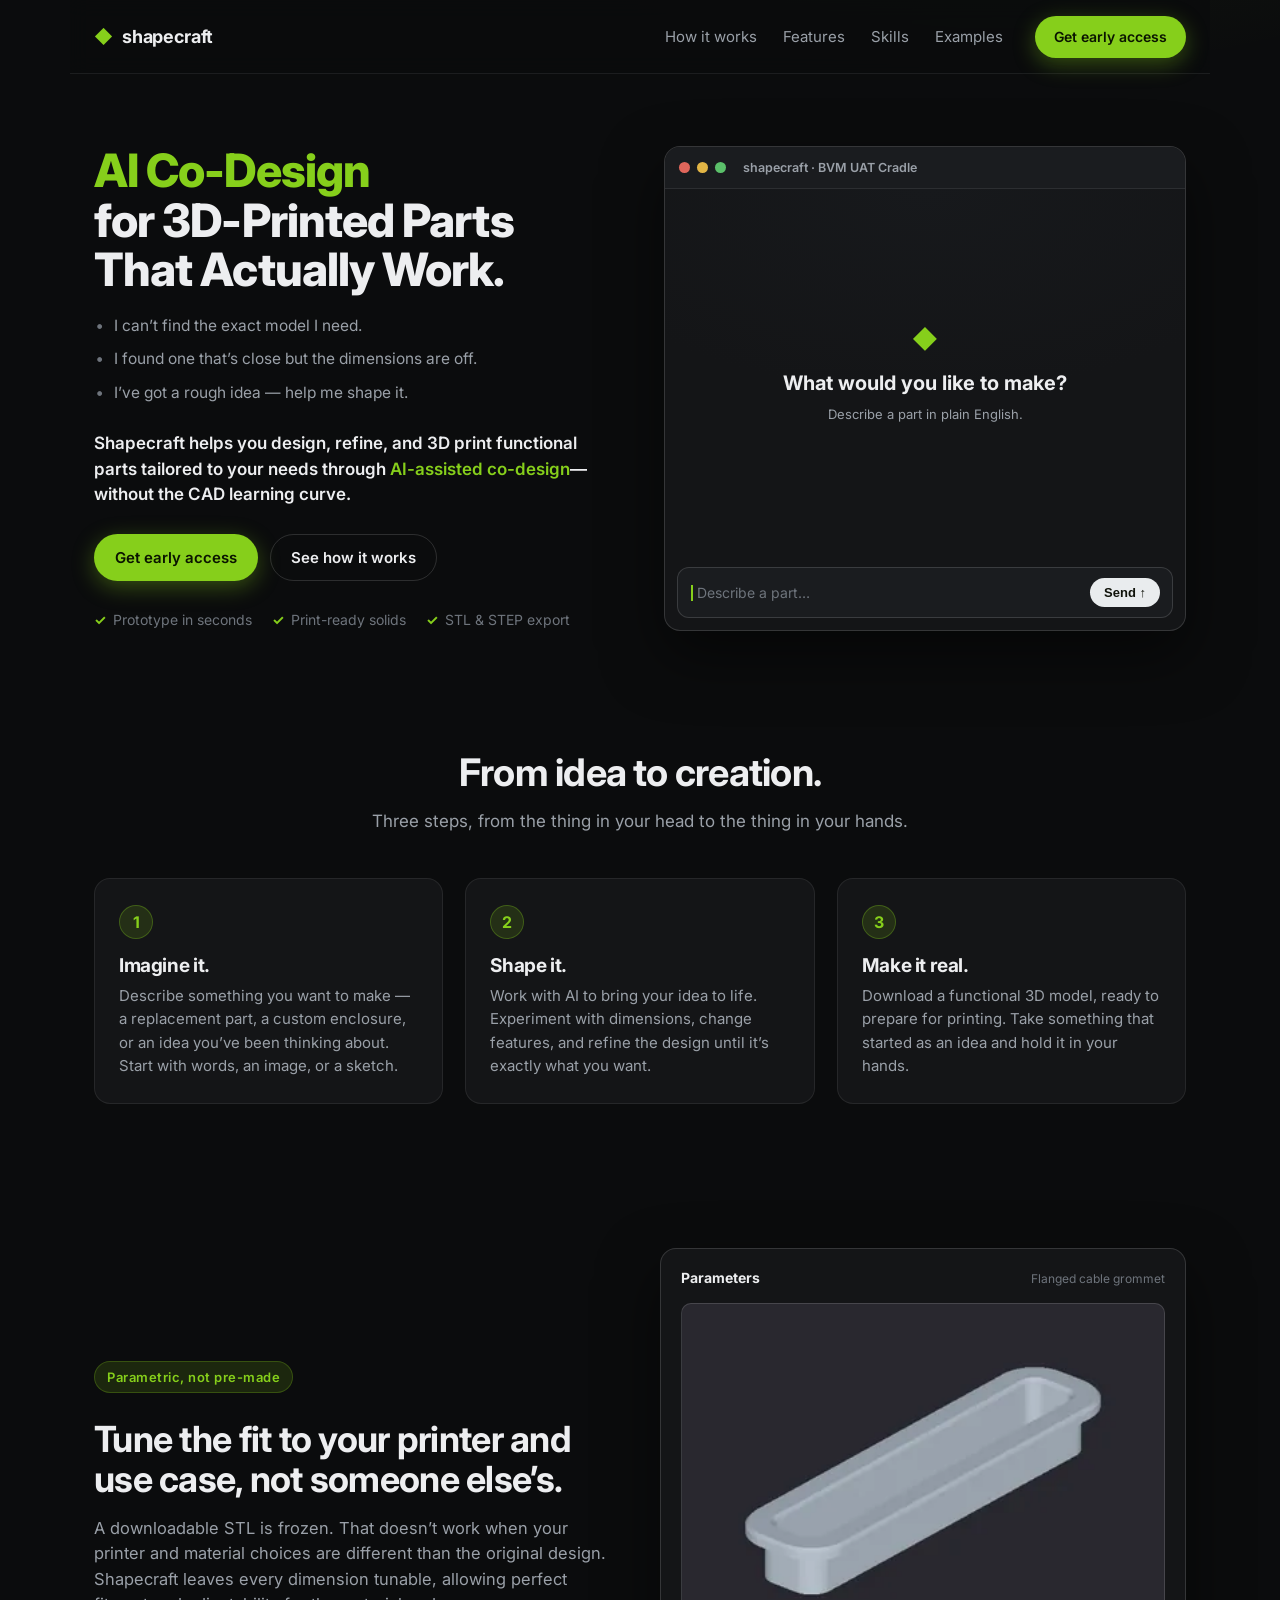
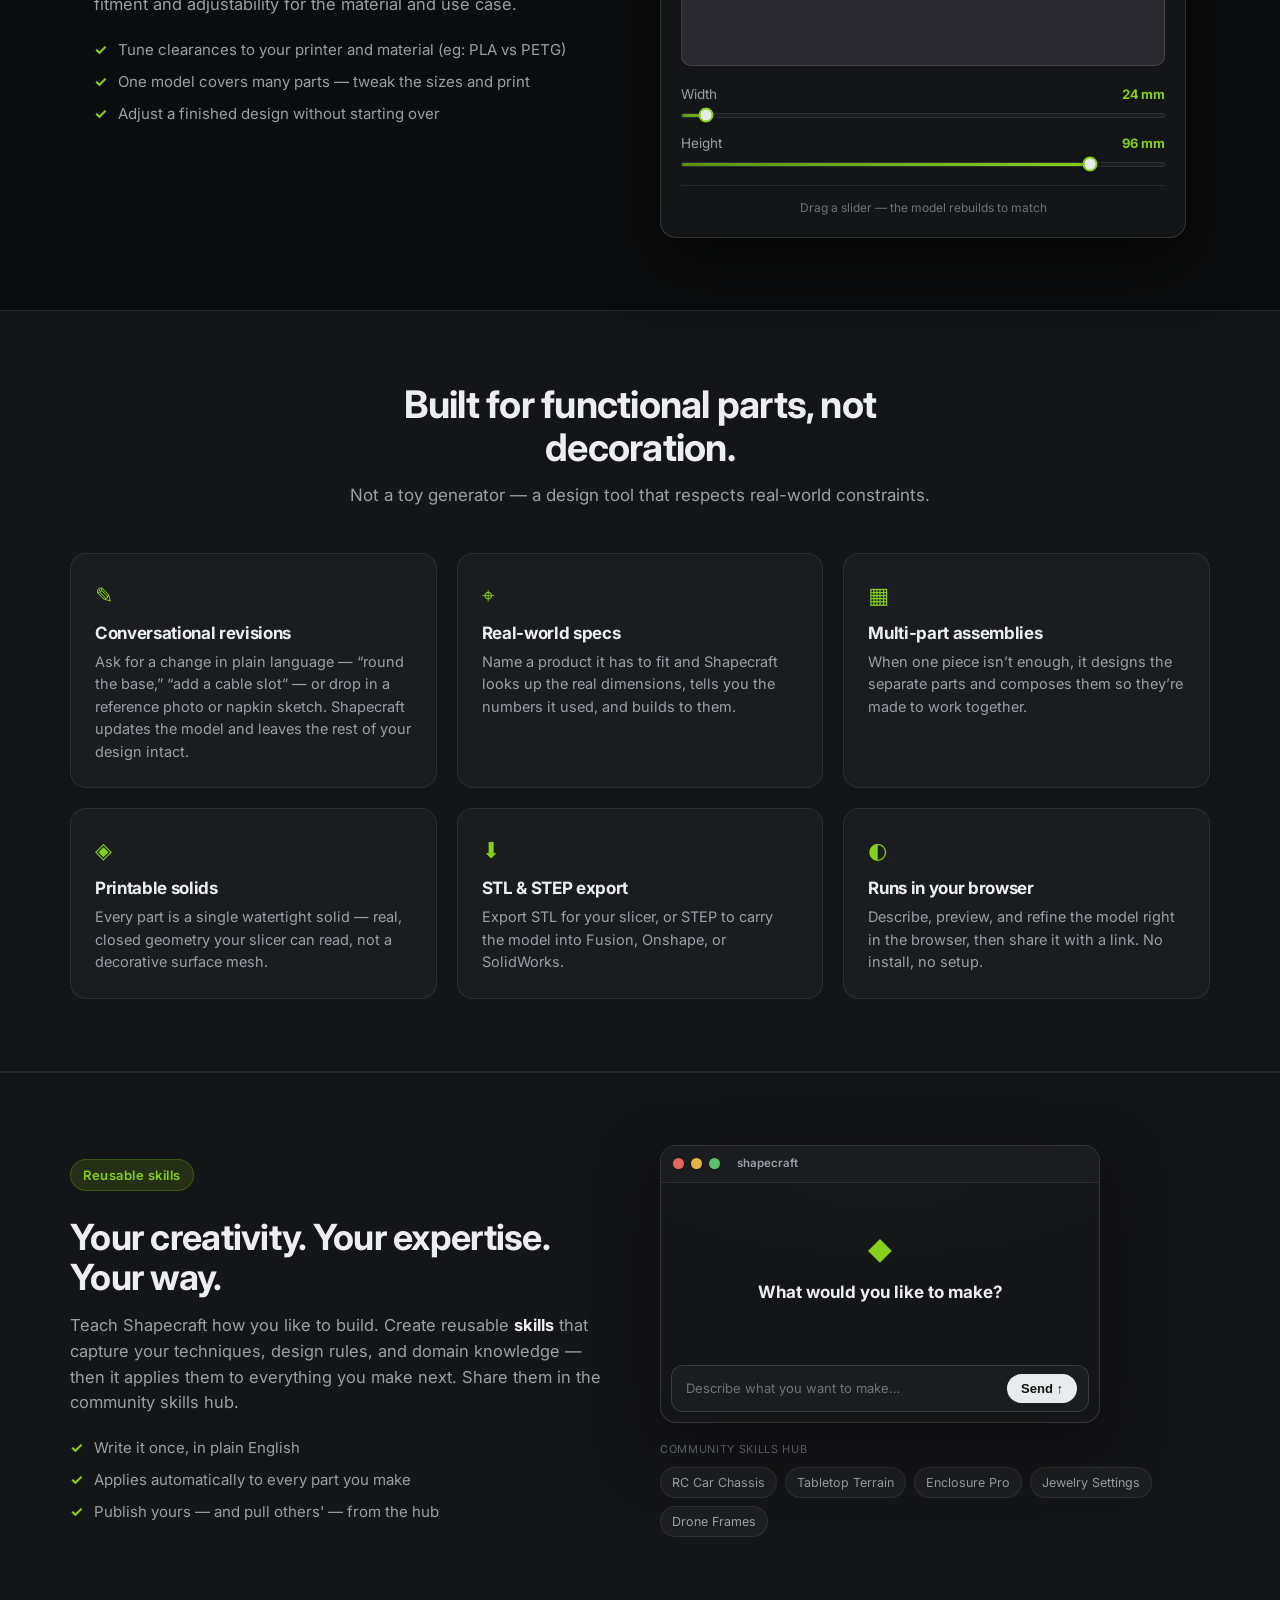
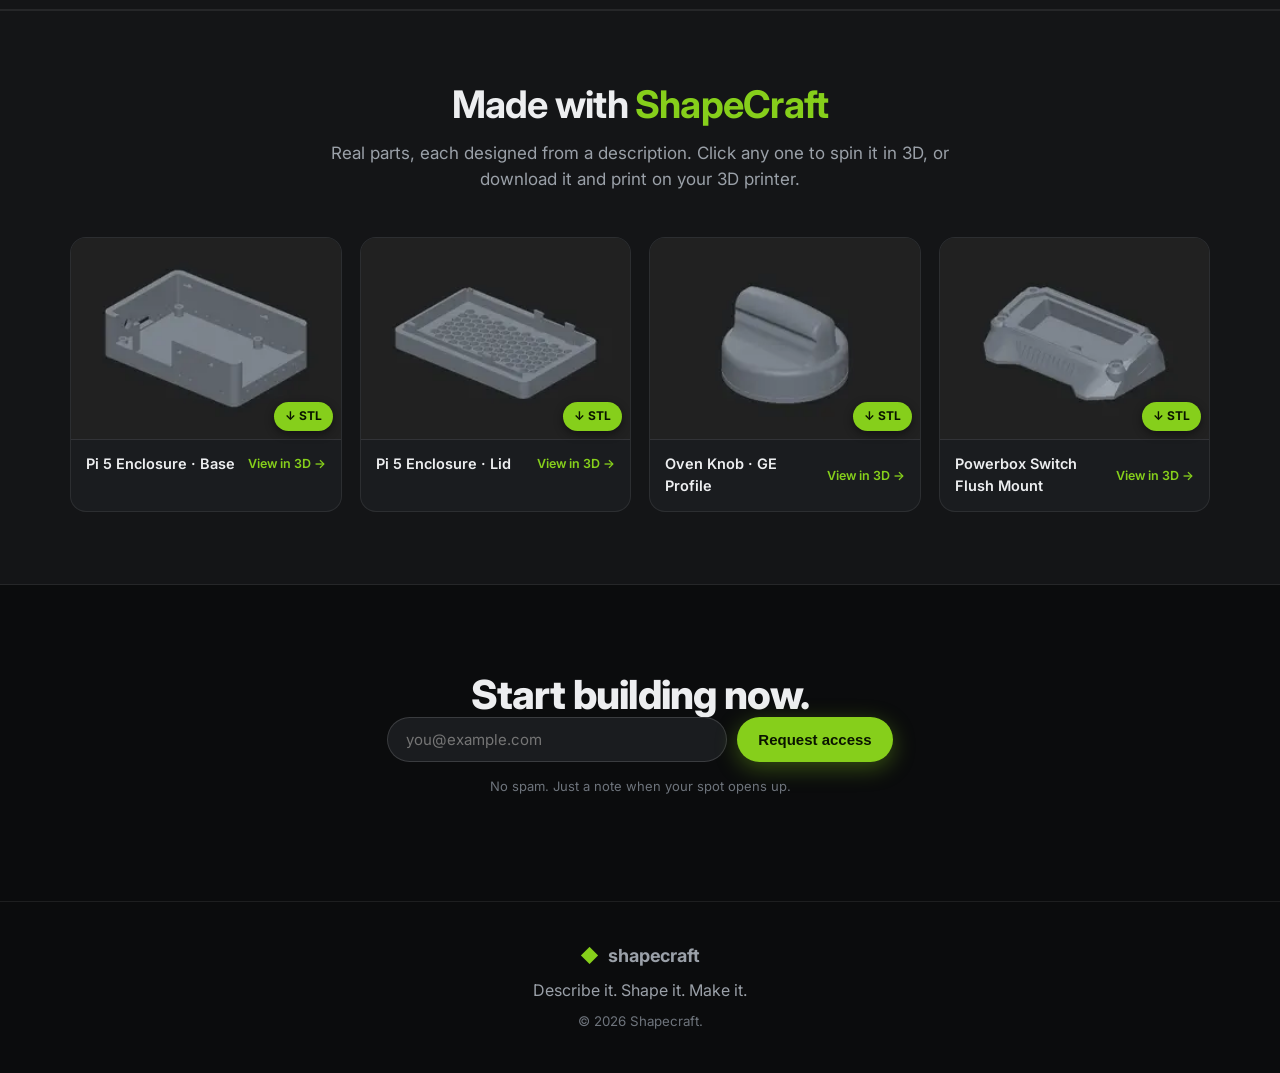
==== index.html @ a805adc2 "Parametric: 'eg:' before PLA vs PETG example Co-Authored-By: Claude Opus 4.8 <noreply@anthropic.com>" ====
<!DOCTYPE html>
<html lang="en">
<head>
  <meta charset="UTF-8" />
  <meta name="viewport" content="width=device-width, initial-scale=1.0" />
  <title>Shapecraft — AI Co-Design for 3D-Printed Parts That Actually Work</title>
  <meta name="description" content="Can’t find the exact 3D model you need, or lack the CAD skills to design it? Shapecraft helps you create exactly what you need — no CAD experience required." />
  <meta property="og:title" content="Shapecraft — text to CAD for makers" />
  <meta property="og:description" content="Can’t find the exact 3D model you need, or lack the CAD skills to design it? Shapecraft helps you create exactly what you need — no CAD experience required." />
  <meta property="og:type" content="website" />
  <meta property="og:url" content="https://anupamdas2012.github.io/shapecraft-landing/" />
  <meta property="og:image" content="https://anupamdas2012.github.io/shapecraft-landing/assets/og.png" />
  <meta property="og:image:width" content="1200" />
  <meta property="og:image:height" content="630" />
  <meta name="twitter:card" content="summary_large_image" />
  <meta name="twitter:title" content="Shapecraft — text to CAD for makers" />
  <meta name="twitter:description" content="Can’t find the exact 3D model you need, or lack the CAD skills to design it? Shapecraft helps you create exactly what you need — no CAD experience required." />
  <meta name="twitter:image" content="https://anupamdas2012.github.io/shapecraft-landing/assets/og.png" />
  <link rel="preconnect" href="https://fonts.googleapis.com" />
  <link rel="preconnect" href="https://fonts.gstatic.com" crossorigin />
  <link href="https://fonts.googleapis.com/css2?family=Inter:wght@400;500;600;700;800&display=swap" rel="stylesheet" />
  <script type="importmap">
  {
    "imports": {
      "three": "https://cdn.jsdelivr.net/npm/three@0.160.0/build/three.module.js",
      "three/addons/": "https://cdn.jsdelivr.net/npm/three@0.160.0/examples/jsm/"
    }
  }
  </script>
  <link rel="stylesheet" href="styles.css" />
</head>
<body>
  <header class="nav">
    <a class="brand" href="#top" aria-label="Shapecraft home">
      <span class="brand-mark">◆</span><span class="brand-name">shapecraft</span>
    </a>
    <nav class="nav-links">
      <a href="#how">How it works</a>
      <a href="#features">Features</a>
      <a href="#skills">Skills</a>
      <a href="#gallery">Examples</a>
    </nav>
    <a class="btn btn-primary nav-cta" href="#cta">Get early access</a>
  </header>

  <main id="top">
    <!-- HERO -->
    <section class="hero">
      <div class="hero-copy">
        <h1><span class="accent">AI Co-Design</span><br />for 3D-Printed Parts<br />That Actually Work.</h1>
        <ul class="pain-points">
          <li tabindex="0">
            <span class="pp-q">I can’t find the exact model I need.</span>
            <span class="pp-a"><span class="pp-a-inner"><span class="pp-who"><span class="pp-mark" aria-hidden="true">◆</span>Shapecraft</span><span class="pp-a-text">I can help you design that part. Let’s talk!</span></span></span>
          </li>
          <li tabindex="0">
            <span class="pp-q">I found one that’s close but the dimensions are off.</span>
            <span class="pp-a"><span class="pp-a-inner"><span class="pp-who"><span class="pp-mark" aria-hidden="true">◆</span>Shapecraft</span><span class="pp-a-text">Let’s make a design based off that, but we’ll make it parametric so you can fine-tune the dimensions.</span></span></span>
          </li>
          <li tabindex="0">
            <span class="pp-q">I’ve got a rough idea — help me shape it.</span>
            <span class="pp-a"><span class="pp-a-inner"><span class="pp-who"><span class="pp-mark" aria-hidden="true">◆</span>Shapecraft</span><span class="pp-a-text">Love it. Want to bring in an expert for your field and try a few variations?</span></span></span>
          </li>
        </ul>
        <p class="lede-lead">Shapecraft helps you design, refine, and 3D print functional parts tailored to your needs through <span class="accent">AI-assisted co-design</span>—without the CAD learning curve.</p>
        <div class="hero-actions">
          <a class="btn btn-primary" href="#cta">Get early access</a>
          <a class="btn btn-ghost" href="#how">See how it works</a>
        </div>
        <ul class="hero-badges">
          <li>Prototype in seconds</li>
          <li>Print-ready solids</li>
          <li>STL &amp; STEP export</li>
        </ul>
      </div>

      <!-- DEMO: shaping parts through conversation (JS plays a sequence of chapters) -->
      <div class="demo empty" id="demo" aria-label="Demo: shaping parts through conversation">
        <div class="demo-chrome">
          <span class="dot"></span><span class="dot"></span><span class="dot"></span>
          <span class="demo-tab">shapecraft</span>
        </div>
        <div class="demo-thread" id="demoThread">
          <div class="demo-empty">
            <span class="demo-empty-mark">◆</span>
            <span class="demo-empty-title">What would you like to make?</span>
            <span class="demo-empty-sub">Describe a part in plain English.</span>
          </div>
        </div>
        <div class="demo-composer">
          <div class="demo-field">
            <span class="demo-typed"></span><span class="demo-caret" aria-hidden="true"></span>
            <span class="demo-placeholder">Describe a part…</span>
          </div>
          <button class="demo-send" type="button" tabindex="-1">Send ↑</button>
        </div>
        <div class="demo-spin" aria-hidden="true">
          <video class="demo-spin-vid" muted loop playsinline></video>
          <img class="demo-spin-photo" alt="" />
          <span class="demo-spin-tag"></span>
        </div>
      </div>
    </section>

    <!-- HOW IT WORKS -->
    <section class="section" id="how">
      <div class="section-head">
        <h2>From idea to creation.</h2>
        <p>Three steps, from the thing in your head to the thing in your hands.</p>
      </div>
      <ol class="steps">
        <li>
          <div class="step-num">1</div>
          <h3>Imagine it.</h3>
          <p>Describe something you want to make — a replacement part, a custom enclosure, or an idea you’ve been thinking about. Start with words, an image, or a sketch.</p>
        </li>
        <li>
          <div class="step-num">2</div>
          <h3>Shape it.</h3>
          <p>Work with AI to bring your idea to life. Experiment with dimensions, change features, and refine the design until it’s exactly what you want.</p>
        </li>
        <li>
          <div class="step-num">3</div>
          <h3>Make it real.</h3>
          <p>Download a functional 3D model, ready to prepare for printing. Take something that started as an idea and hold it in your hands.</p>
        </li>
      </ol>
    </section>

    <!-- PARAMETRIC -->
    <section class="section" id="parametric">
      <div class="param">
        <div class="param-copy">
          <div class="eyebrow">Parametric, not pre-made</div>
          <h2>Tune the fit to your printer and use case, not someone else’s.</h2>
          <p>A downloadable STL is frozen. That doesn’t work when your printer and material choices are different than the original design. Shapecraft leaves every dimension tunable, allowing perfect fitment and adjustability for the material and use case.</p>
          <ul class="param-points">
            <li>Tune clearances to your printer and material (eg: PLA vs PETG)</li>
            <li>One model covers many parts — tweak the sizes and print</li>
            <li>Adjust a finished design without starting over</li>
          </ul>
        </div>
        <div class="param-panel" id="paramPanel" aria-hidden="true">
          <div class="param-panel-head"><span>Parameters</span><span class="param-panel-sub">Flanged cable grommet</span></div>
          <div class="grommet-view" id="grommetView" role="img" aria-label="Preview of the cable grommet resizing as width and height change"></div>
          <div class="p-slider" data-param="width" data-unit="mm">
            <div class="p-row"><span class="p-label">Width</span><span class="p-val">60 mm</span></div>
            <div class="p-track"><div class="p-fill"></div><div class="p-thumb"></div></div>
          </div>
          <div class="p-slider" data-param="height" data-unit="mm">
            <div class="p-row"><span class="p-label">Height</span><span class="p-val">60 mm</span></div>
            <div class="p-track"><div class="p-fill"></div><div class="p-thumb"></div></div>
          </div>
          <div class="param-panel-foot">Drag a slider — the model rebuilds to match</div>
        </div>
      </div>
    </section>

    <!-- FEATURES -->
    <section class="section section-alt" id="features">
      <div class="section-head">
        <h2>Built for functional parts, not decoration.</h2>
        <p>Not a toy generator — a design tool that respects real-world constraints.</p>
      </div>
      <div class="features">
        <article class="feature">
          <div class="feature-ico">✎</div>
          <h3>Conversational revisions</h3>
          <p>Ask for a change in plain language — “round the base,” “add a cable slot” — or drop in a reference photo or napkin sketch. Shapecraft updates the model and leaves the rest of your design intact.</p>
        </article>
        <article class="feature">
          <div class="feature-ico">⌖</div>
          <h3>Real-world specs</h3>
          <p>Name a product it has to fit and Shapecraft looks up the real dimensions, tells you the numbers it used, and builds to them.</p>
        </article>
        <article class="feature">
          <div class="feature-ico">▦</div>
          <h3>Multi-part assemblies</h3>
          <p>When one piece isn’t enough, it designs the separate parts and composes them so they’re made to work together.</p>
        </article>
        <article class="feature">
          <div class="feature-ico">◈</div>
          <h3>Printable solids</h3>
          <p>Every part is a single watertight solid — real, closed geometry your slicer can read, not a decorative surface mesh.</p>
        </article>
        <article class="feature">
          <div class="feature-ico">⬇</div>
          <h3>STL &amp; STEP export</h3>
          <p>Export STL for your slicer, or STEP to carry the model into Fusion, Onshape, or SolidWorks.</p>
        </article>
        <article class="feature">
          <div class="feature-ico">◐</div>
          <h3>Runs in your browser</h3>
          <p>Describe, preview, and refine the model right in the browser, then share it with a link. No install, no setup.</p>
        </article>
      </div>
    </section>

    <!-- SKILLS -->
    <section class="section section-alt" id="skills">
      <div class="skills">
        <div class="skills-copy">
          <div class="eyebrow">Reusable skills</div>
          <h2>Your creativity. Your expertise. Your way.</h2>
          <p>Teach Shapecraft how you like to build. Create reusable <strong>skills</strong> that capture your techniques, design rules, and domain knowledge — then it applies them to everything you make next. Share them in the community skills hub.</p>
          <ul class="param-points">
            <li>Write it once, in plain English</li>
            <li>Applies automatically to every part you make</li>
            <li>Publish yours — and pull others' — from the hub</li>
          </ul>
        </div>
        <div class="skills-demo">
          <div class="skill-sim demo empty" id="skillSim" aria-label="Expert suggestion demo">
            <div class="demo-chrome">
              <span class="dot"></span><span class="dot"></span><span class="dot"></span>
              <span class="demo-tab">shapecraft</span>
            </div>
            <div class="demo-thread sim-thread">
              <div class="demo-empty"><span class="demo-empty-mark">◆</span><span class="demo-empty-title">What would you like to make?</span></div>
              <div class="d-msg user" hidden></div>
              <div class="d-msg bot" hidden>
                <p>Sure — want me to use the <strong>Architectural Modelmaker</strong> expert for this?</p>
                <div class="sim-expert">
                  <span class="skill-ava" aria-hidden="true">🤖</span>
                  <span class="skill-meta"><span class="skill-kind">Expert skill</span><span class="skill-title">Architectural Modelmaker</span></span>
                  <button class="sim-use" type="button" tabindex="-1">Use expert →</button>
                </div>
              </div>
            </div>
            <div class="demo-composer">
              <div class="demo-field"><span class="demo-typed"></span><span class="demo-caret" aria-hidden="true"></span><span class="demo-placeholder">Describe what you want to make…</span></div>
              <button class="demo-send" type="button" tabindex="-1">Send ↑</button>
            </div>
          </div>
          <div class="skill-hub">
            <span class="skill-hub-label">Community skills hub</span>
            <div class="skill-chips">
              <span>RC Car Chassis</span><span>Tabletop Terrain</span><span>Enclosure Pro</span><span>Jewelry Settings</span><span>Drone Frames</span>
            </div>
          </div>
        </div>
      </div>
    </section>

    <!-- GALLERY -->
    <section class="section section-alt" id="gallery">
      <div class="section-head">
        <h2>Made with <span class="accent">ShapeCraft</span></h2>
        <p>Real parts, each designed from a description. Click any one to spin it in 3D, or download it and print on your 3D printer.</p>
      </div>
      <div class="market-grid">
        <figure class="listing" tabindex="0" role="button" data-model="assets/models/base.stl" data-title="Pi 5 Enclosure · Base" data-prompt="create a snap-fit enclosure for a Raspberry Pi 5" aria-label="View the Pi 5 Enclosure Base in 3D">
          <div class="listing-thumb spin" style="background-image:url('assets/market/spin/base.webp')" data-frames="24">
            <a class="listing-dl" href="assets/models/base.stl" download="Pi5-Enclosure-Base.stl">↓ STL</a>
          </div>
          <figcaption><span class="listing-title">Pi 5 Enclosure · Base</span><span class="listing-view">View in 3D →</span></figcaption>
        </figure>
        <figure class="listing" tabindex="0" role="button" data-model="assets/models/lid.stl" data-title="Pi 5 Enclosure · Lid" data-prompt="create a snap-fit enclosure for a Raspberry Pi 5" aria-label="View the Pi 5 Enclosure · Lid in 3D">
          <div class="listing-thumb spin" style="background-image:url('assets/market/spin/lid.webp')" data-frames="24">
            <a class="listing-dl" href="assets/models/lid.stl" download="Pi5-Enclosure-Lid.stl">↓ STL</a>
          </div>
          <figcaption><span class="listing-title">Pi 5 Enclosure · Lid</span><span class="listing-view">View in 3D →</span></figcaption>
        </figure>
        <figure class="listing" tabindex="0" role="button" data-model="assets/models/knob.stl" data-title="Oven Knob · GE Profile" data-prompt="A replacement oven knob for a GE Profile range, with a D-shaft socket." data-refs="assets/gallery/knob-ref.jpg" aria-label="View the Oven Knob in 3D">
          <div class="listing-thumb spin" style="background-image:url('assets/market/spin/knob.webp')" data-frames="24">
            <a class="listing-dl" href="assets/models/knob.stl" download="Oven-Knob-GE-Profile.stl">↓ STL</a>
          </div>
          <figcaption><span class="listing-title">Oven Knob · GE Profile</span><span class="listing-view">View in 3D →</span></figcaption>
        </figure>
        <figure class="listing" tabindex="0" role="button" data-model="assets/models/switch.stl" data-title="Powerbox Switch Flush Mount" data-prompt="A flush-mount tray for a Powerbox switch, with a sci-fi, RED-camera aesthetic." data-refs="assets/gallery/switch-ref.jpg" aria-label="View the Powerbox Switch Flush Mount in 3D">
          <div class="listing-thumb spin" style="background-image:url('assets/market/spin/switch.webp')" data-frames="24">
            <a class="listing-dl" href="assets/models/switch.stl" download="Powerbox-Switch-Flush-Mount.stl">↓ STL</a>
          </div>
          <figcaption><span class="listing-title">Powerbox Switch Flush Mount</span><span class="listing-view">View in 3D →</span></figcaption>
        </figure>
      </div>
    </section>

    <!-- CTA -->
    <section class="cta" id="cta">
      <h2>Start building now.</h2>
      <form class="cta-form" id="accessForm">
        <input type="email" id="accessEmail" placeholder="you@example.com" aria-label="Email address" required />
        <button class="btn btn-primary" type="submit">Request access</button>
      </form>
      <small class="cta-note">No spam. Just a note when your spot opens up.</small>
    </section>
  </main>

  <footer class="footer">
    <div class="brand"><span class="brand-mark">◆</span><span class="brand-name">shapecraft</span></div>
    <p>Describe it. Shape it. Make it.</p>
    <small>© <span id="year"></span> Shapecraft.</small>
  </footer>

  <!-- Interactive 3D part viewer -->
  <div class="viewer" id="viewer" hidden role="dialog" aria-modal="true" aria-label="3D part viewer">
    <div class="viewer-backdrop" data-close></div>
    <div class="viewer-dialog">
      <div class="viewer-top">
        <span class="viewer-title"></span>
        <button class="viewer-close" type="button" aria-label="Close" data-close>✕</button>
      </div>
      <div class="viewer-stage"></div>
      <div class="viewer-info">
        <p class="viewer-prompt"><span class="viewer-ilabel">Prompt</span> <span class="viewer-prompt-text"></span></p>
        <div class="viewer-refs" hidden></div>
      </div>
      <div class="viewer-foot">
        <span class="viewer-hint">Drag to rotate · scroll to zoom</span>
        <div class="viewer-foot-right"><span class="viewer-status"></span><a class="viewer-dl btn btn-primary" download>↓ Download STL</a></div>
      </div>
    </div>
  </div>

  <script src="script.js"></script>
</body>
</html>
---- styles.css ----
:root {
  --bg: #0b0c0d;
  --bg-2: #141517;
  --bg-3: #1a1c1f;
  --line: rgba(255, 255, 255, .08);
  --line-2: rgba(255, 255, 255, .14);
  --text: #edeef0;
  --muted: #9aa0a8;
  --muted-2: #6e747c;
  --accent: #86cf1b;
  --accent-2: #76b900;
  --accent-weak: rgba(134, 207, 27, .14);
  --radius: 16px;
  --shadow: 0 24px 60px rgba(0, 0, 0, .5);
  --maxw: 1140px;
}

* { box-sizing: border-box; }

html { scroll-behavior: smooth; }

body {
  margin: 0;
  background: radial-gradient(1200px 700px at 78% -8%, rgba(134, 207, 27, .10), transparent 60%), var(--bg);
  color: var(--text);
  font-family: "Inter", system-ui, -apple-system, Segoe UI, Roboto, sans-serif;
  line-height: 1.55;
  -webkit-font-smoothing: antialiased;
}

a { color: inherit; text-decoration: none; }
h1, h2, h3 { line-height: 1.12; letter-spacing: -.02em; margin: 0; }
.accent { color: var(--accent); }

/* ---------- Buttons ---------- */
.btn {
  display: inline-flex; align-items: center; justify-content: center;
  padding: 11px 20px; border-radius: 999px; font-weight: 600; font-size: 15px;
  border: 1px solid transparent; cursor: pointer; transition: transform .12s, background .15s, border-color .15s;
}
.btn:active { transform: translateY(1px); }
.btn-primary { background: var(--accent); color: #0a1400; box-shadow: 0 6px 22px rgba(134, 207, 27, .35); }
.btn-primary:hover { background: #97e02b; }
.btn-ghost { background: transparent; color: var(--text); border-color: var(--line-2); }
.btn-ghost:hover { border-color: var(--accent); color: var(--accent); }

/* ---------- Nav ---------- */
.nav {
  position: sticky; top: 0; z-index: 20;
  display: flex; align-items: center; gap: 24px;
  max-width: var(--maxw); margin: 0 auto; padding: 16px 24px;
  backdrop-filter: blur(10px);
}
.nav::before {
  content: ""; position: absolute; inset: 0; z-index: -1;
  background: rgba(11, 12, 13, .72); border-bottom: 1px solid var(--line);
}
.brand { display: inline-flex; align-items: center; gap: 9px; font-weight: 700; }
.brand-mark { color: var(--accent); font-size: 18px; }
.brand-name { font-size: 18px; letter-spacing: -.01em; }
.nav-links { display: flex; gap: 26px; margin-left: auto; font-size: 15px; color: var(--muted); }
.nav-links a:hover { color: var(--text); }
.nav-cta { margin-left: 8px; padding: 9px 18px; font-size: 14px; }

/* ---------- Hero ---------- */
.hero {
  max-width: var(--maxw); margin: 0 auto; padding: 72px 24px 48px;
  display: grid; grid-template-columns: 1fr 1fr; gap: 48px; align-items: center;
}
.eyebrow {
  display: inline-block; font-size: 13px; font-weight: 600; letter-spacing: .04em;
  color: var(--accent); background: var(--accent-weak); border: 1px solid rgba(134, 207, 27, .25);
  padding: 5px 12px; border-radius: 999px; margin-bottom: 20px;
}
.hero h1 { font-size: clamp(29px, 4vw, 46px); font-weight: 800; line-height: 1.08; text-wrap: balance; }
.pain-points { list-style: none; padding: 0; margin: 20px 0 16px; max-width: 33em; display: flex; flex-direction: column; gap: 0; }
.pain-points li { position: relative; padding: 0 0 9px 20px; color: var(--muted); font-size: 15.5px; line-height: 1.45; outline: none; }
.pain-points li::before { content: "•"; position: absolute; left: 2px; top: 0; color: var(--muted-2); font-weight: 700; transition: color .2s ease; }
.pp-q { display: block; transition: color .2s ease; }
.pp-a { display: grid; grid-template-rows: 0fr; margin-left: 14px; opacity: 0; transition: grid-template-rows .09s cubic-bezier(.4, 0, .2, 1), opacity .07s ease, margin-top .09s ease; }
.pp-a-inner { overflow: hidden; min-height: 0; display: flex; flex-direction: column; gap: 3px; padding: 0 13px; background: var(--bg-3); border: 1px solid var(--line); border-radius: 13px 13px 13px 4px; color: #cfd3d8; font-size: 14px; line-height: 1.45; box-shadow: 0 6px 18px rgba(0, 0, 0, .4); transition: padding .09s ease; }
.pp-who { display: inline-flex; align-items: center; gap: 5px; color: var(--accent); font-weight: 700; font-size: 12.5px; }
.pp-mark { color: var(--accent); font-size: 11px; }
/* revealed: keyboard focus + mobile tap (.pp-open); hover added below for pointer devices */
.pain-points li:focus-within::before, .pain-points li.pp-open::before { color: var(--accent); }
.pain-points li:focus-within .pp-q, .pain-points li.pp-open .pp-q { color: #fff; font-weight: 700; }
.pain-points li:focus-within .pp-a, .pain-points li.pp-open .pp-a { grid-template-rows: 1fr; opacity: 1; margin-top: 8px; }
.pain-points li:focus-within .pp-a-inner, .pain-points li.pp-open .pp-a-inner { padding: 9px 13px; }
@media (hover: hover) {
  .pain-points li:hover::before { color: var(--accent); }
  .pain-points li:hover .pp-q { color: #fff; font-weight: 700; }
  .pain-points li:hover .pp-a { grid-template-rows: 1fr; opacity: 1; margin-top: 8px; }
  .pain-points li:hover .pp-a-inner { padding: 9px 13px; }
}
.lede-lead { font-size: 17px; font-weight: 600; color: var(--text); line-height: 1.5; max-width: 33em; margin: 2px 0 26px; }
.lede { color: var(--muted); font-size: 15.5px; max-width: 33em; margin: 0 0 26px; }
.hero-actions { display: flex; gap: 12px; flex-wrap: wrap; }
.hero-badges { list-style: none; display: flex; gap: 20px; flex-wrap: wrap; padding: 0; margin: 28px 0 0; color: var(--muted-2); font-size: 14px; }
.hero-badges li { display: flex; align-items: center; gap: 7px; }
.hero-badges li::before { content: "✓"; color: var(--accent); font-weight: 700; }

/* ---------- Demo mock (the app window) ---------- */
.demo {
  background: var(--bg-2); border: 1px solid var(--line-2); border-radius: var(--radius);
  box-shadow: var(--shadow); overflow: hidden; min-width: 0;
}
.demo-chrome {
  display: flex; align-items: center; gap: 7px; padding: 11px 14px;
  background: var(--bg-3); border-bottom: 1px solid var(--line);
}
.demo-chrome .dot { width: 11px; height: 11px; border-radius: 50%; background: #3a3d42; }
.demo-chrome .dot:nth-child(1) { background: #e0665b; }
.demo-chrome .dot:nth-child(2) { background: #e2b545; }
.demo-chrome .dot:nth-child(3) { background: #5bc06a; }
.demo-tab { margin-left: 10px; font-size: 12.5px; color: var(--muted); font-weight: 600; }

.demo { display: flex; flex-direction: column; position: relative; }
.demo-chrome { flex: none; }

/* conversation thread */
.demo-thread {
  height: 366px; position: relative; overflow-y: auto; scrollbar-width: none; padding: 16px 14px 6px;
  display: flex; flex-direction: column; gap: 11px;
  background: radial-gradient(120% 90% at 50% 0%, #17191c 0%, var(--bg-2) 62%);
}
.demo-thread::-webkit-scrollbar { display: none; }
/* empty state before the conversation starts */
.demo-empty { position: absolute; inset: 0; display: grid; place-content: center; justify-items: center; gap: 5px; text-align: center; padding: 0 24px;
  opacity: 0; transition: opacity .4s ease; pointer-events: none; }
.demo.empty .demo-empty { opacity: 1; }
.demo-empty-mark { color: var(--accent); font-size: 25px; margin-bottom: 4px; }
.demo-empty-title { font-size: 20px; font-weight: 700; color: var(--text); }
.demo-empty-sub { font-size: 13px; color: var(--muted); }
.d-msg { max-width: 90%; font-size: 13px; line-height: 1.45; opacity: 0; transform: translateY(7px); transition: opacity .35s ease, transform .35s ease; }
.d-msg[hidden] { display: none; }
.d-msg.show { opacity: 1; transform: none; }
.d-msg.user { align-self: flex-end; background: var(--accent-weak); border: 1px solid rgba(134, 207, 27, .3); color: #d7ecb6; padding: 9px 13px; border-radius: 14px 14px 4px 14px; }
.d-msg.bot { align-self: flex-start; }
.d-msg.bot > p { margin: 0; background: var(--bg-3); border: 1px solid var(--line); color: #cfd3d8; padding: 10px 13px; border-radius: 14px 14px 14px 4px; }
.d-msg.bot strong { color: var(--text); font-weight: 600; }

/* model card inside a bot reply */
.d-card { margin: 8px 0 0; border: 1px solid var(--line); border-radius: 12px; overflow: hidden; background: #202226; max-width: 320px; }
.d-card-stage { position: relative; aspect-ratio: 8 / 3; display: grid; place-items: center; background: #23252a; }
.d-card-stage img { position: absolute; inset: 0; width: 100%; height: 100%; object-fit: contain; opacity: 0; transition: opacity .55s ease; }
.d-card:not(.building) .d-card-stage img { opacity: 1; }
.d-card .spinner { opacity: 0; }
.d-card.building .spinner { opacity: 1; }
.d-card figcaption { display: flex; justify-content: space-between; align-items: center; gap: 10px; padding: 8px 12px; font-size: 11.5px; color: var(--muted); border-top: 1px solid var(--line); }
.d-card .d-tag { color: var(--accent); font-weight: 600; }

.spinner {
  width: 18px; height: 18px; border-radius: 50%;
  border: 2px solid rgba(134, 207, 27, .25); border-top-color: var(--accent);
  animation: spin .8s linear infinite;
}
@keyframes spin { to { transform: rotate(360deg); } }

/* composer */
.demo-composer {
  flex: none; margin: 12px; display: flex; align-items: center; gap: 10px;
  background: var(--bg-3); border: 1px solid var(--line-2); border-radius: 12px; padding: 10px 12px;
}
.demo-field { position: relative; flex: 1; min-height: 20px; font-size: 14px; color: var(--text); }
.demo-placeholder { color: var(--muted-2); }
.demo.typing .demo-placeholder { display: none; }
.demo-caret { display: inline-block; width: 2px; height: 16px; margin-left: 1px; vertical-align: -3px; background: var(--accent); opacity: 0; }
.demo.typing .demo-caret { opacity: 1; animation: blink 1s steps(1) infinite; }
@keyframes blink { 50% { opacity: 0; } }
.demo-send { background: #e9ecee; color: #10130a; border: 0; border-radius: 999px; padding: 7px 14px; font-size: 13px; font-weight: 600; flex: none; }

/* full-window spin at the end of the demo: the finished part, rotating */
.demo-spin { position: absolute; inset: 0; z-index: 6; display: grid; place-items: center; opacity: 0; visibility: hidden; transition: opacity .5s ease;
  background: radial-gradient(130% 120% at 50% 32%, #1c1e23 0%, #0e1013 72%); }
.demo.spinning .demo-spin { opacity: 1; visibility: visible; }
.demo-spin-vid { width: 100%; height: 100%; object-fit: contain; }
.demo-spin-photo { position: absolute; inset: 0; width: 100%; height: 100%; object-fit: cover; opacity: 0; transition: opacity .55s ease; }
.demo.photo .demo-spin-photo { opacity: 1; }
.demo-spin-tag { position: absolute; bottom: 14px; left: 50%; transform: translateX(-50%); white-space: nowrap; font-size: 12px; color: var(--muted);
  background: rgba(12, 13, 14, .62); border: 1px solid var(--line); padding: 4px 12px; border-radius: 999px; }

/* ---------- Sections ---------- */
.section { max-width: var(--maxw); margin: 0 auto; padding: 72px 24px; }
.section-alt { max-width: none; background: var(--bg-2); border-top: 1px solid var(--line); border-bottom: 1px solid var(--line); }
.section-alt > * { max-width: var(--maxw); margin-inline: auto; }
.section-head { text-align: center; max-width: 40em; margin: 0 auto 44px; }
.section-head h2 { font-size: clamp(27px, 3.4vw, 38px); font-weight: 700; }
.section-head p { color: var(--muted); font-size: 17px; margin: 14px 0 0; }

/* Steps */
.steps { list-style: none; display: grid; grid-template-columns: repeat(3, 1fr); gap: 22px; padding: 0; margin: 0; }
.steps li { background: var(--bg-2); border: 1px solid var(--line); border-radius: var(--radius); padding: 26px 24px; }
.section-alt .steps li { background: var(--bg-3); }
.step-num {
  width: 34px; height: 34px; border-radius: 50%; display: grid; place-items: center;
  background: var(--accent-weak); color: var(--accent); font-weight: 700; border: 1px solid rgba(134, 207, 27, .3); margin-bottom: 16px;
}
.steps h3 { font-size: 19px; margin-bottom: 8px; }
.steps p { color: var(--muted); font-size: 15px; margin: 0; }

/* Features */
.features { display: grid; grid-template-columns: repeat(3, 1fr); gap: 20px; }
.feature { background: var(--bg-3); border: 1px solid var(--line); border-radius: var(--radius); padding: 24px; transition: border-color .15s, transform .15s; }
.feature:hover { border-color: var(--line-2); transform: translateY(-3px); }
.feature-ico { font-size: 22px; color: var(--accent); margin-bottom: 12px; }
.feature h3 { font-size: 17px; margin-bottom: 8px; }
.feature p { color: var(--muted); font-size: 14.5px; margin: 0; }


/* Parametric */
.param { display: grid; grid-template-columns: 1fr 1fr; gap: 40px; align-items: center; }
.param-copy h2 { font-size: clamp(27px, 3.4vw, 36px); font-weight: 700; margin: 6px 0 0; }
.param-copy p { color: var(--muted); font-size: 16.5px; margin: 16px 0 0; }
.param-copy strong { color: var(--text); font-weight: 600; }
.param-points { list-style: none; padding: 0; margin: 20px 0 0; display: flex; flex-direction: column; gap: 9px; }
.param-points li { position: relative; padding-left: 24px; color: var(--muted); font-size: 15px; }
.param-points li::before { content: "✓"; position: absolute; left: 0; color: var(--accent); font-weight: 700; }
.param-points em { color: var(--text); font-style: italic; }
.param-panel { background: var(--bg-2); border: 1px solid var(--line-2); border-radius: var(--radius); padding: 18px 20px 20px; box-shadow: var(--shadow); }
.param-panel-head { display: flex; justify-content: space-between; align-items: baseline; margin-bottom: 14px; }
.param-panel-head span:first-child { font-weight: 700; font-size: 14px; color: var(--text); }
.param-panel-sub { font-size: 12px; color: var(--muted-2); }
.p-slider { margin: 15px 0; }
.p-row { display: flex; justify-content: space-between; align-items: baseline; margin-bottom: 8px; }
.p-label { font-size: 13.5px; color: var(--muted); }
.p-val { font-size: 13px; font-weight: 700; color: var(--accent); font-variant-numeric: tabular-nums; }
.p-track { position: relative; height: 5px; border-radius: 999px; background: var(--bg-3); border: 1px solid var(--line); }
.p-fill { position: absolute; left: 0; top: 0; bottom: 0; width: 50%; border-radius: 999px; background: linear-gradient(90deg, #5c9212, var(--accent)); }
.p-thumb { position: absolute; top: 50%; left: 50%; width: 15px; height: 15px; border-radius: 50%; background: #e9ecee; border: 2px solid var(--accent); transform: translate(-50%, -50%); box-shadow: 0 2px 6px rgba(0, 0, 0, .4); cursor: grab; }
.grommet-view { width: 100%; aspect-ratio: 4 / 3; margin-bottom: 18px; border-radius: 10px; overflow: hidden; border: 1px solid var(--line-2); background-color: #1a1c21; background-image: url("assets/param/grommet-sprite.webp"); background-repeat: no-repeat; background-size: 800% 800%; background-position: 42.857% 42.857%; }
.p-track { cursor: pointer; touch-action: none; }
.p-track::before { content: ""; position: absolute; inset: -13px 0; }
.p-track:active { cursor: grabbing; }
.param-panel-foot { margin-top: 18px; padding-top: 13px; border-top: 1px solid var(--line); font-size: 12px; color: var(--muted-2); text-align: center; }

/* Skills */
.skills { display: grid; grid-template-columns: 1fr 1fr; gap: 40px; align-items: center; }
.skills-copy h2 { font-size: clamp(27px, 3.4vw, 36px); font-weight: 700; margin: 6px 0 0; }
.skills-copy p { color: var(--muted); font-size: 16.5px; margin: 16px 0 0; }
.skills-copy strong { color: var(--text); }
/* compact sim: smaller than the hero demo */
.skill-sim { max-width: 440px; }
.skill-sim .demo-thread { height: 172px; padding: 13px 12px 4px; gap: 8px; }
.skill-sim .demo-chrome { padding: 9px 12px; }
.skill-sim .demo-tab { font-size: 11.5px; }
.skill-sim .d-msg { font-size: 12px; }
.skill-sim .d-msg.user, .skill-sim .d-msg.bot > p { padding: 7px 11px; }
.skill-sim .demo-composer { margin: 10px; padding: 8px 11px; }
.skill-sim .demo-field { font-size: 13px; }
.skill-sim .demo-empty-title { font-size: 17px; }
.skill-sim .sim-expert { padding: 8px 10px; gap: 9px; }
.skill-sim .skill-ava { width: 32px; height: 32px; font-size: 16px; border-radius: 9px; }
.sim-expert { display: flex; align-items: center; gap: 11px; margin-top: 9px; background: var(--bg-2); border: 1px solid var(--line-2); border-radius: 12px; padding: 10px 12px; }
.skill-ava { display: grid; place-items: center; width: 38px; height: 38px; border-radius: 10px; background: var(--accent-weak); border: 1px solid rgba(134, 207, 27, .35); font-size: 19px; flex: none; }
.skill-meta { display: flex; flex-direction: column; min-width: 0; flex: 1; }
.skill-kind { font-size: 10.5px; color: var(--accent); font-weight: 600; letter-spacing: .05em; text-transform: uppercase; }
.skill-title { font-size: 14.5px; font-weight: 700; color: var(--text); }
.sim-use { flex: none; background: var(--accent); color: #0a1400; border: 0; border-radius: 999px; padding: 6px 12px; font-size: 12.5px; font-weight: 700; cursor: pointer; transition: background .2s; }
.sim-use.used { background: var(--accent-weak); color: var(--accent); border: 1px solid rgba(134, 207, 27, .4); }
.skill-hub { margin-top: 18px; }
.skill-hub-label { display: block; font-size: 11px; color: var(--muted-2); text-transform: uppercase; letter-spacing: .06em; margin-bottom: 9px; }
.skill-chips { display: flex; flex-wrap: wrap; gap: 8px; }
.skill-chips span { font-size: 12.5px; color: var(--muted); background: rgba(255, 255, 255, .04); border: 1px solid var(--line); border-radius: 999px; padding: 5px 11px; }

/* Marketplace */
.market-grid { display: grid; grid-template-columns: repeat(4, 1fr); gap: 18px; }
.listing { margin: 0; background: var(--bg-3); border: 1px solid var(--line); border-radius: var(--radius); overflow: hidden; cursor: pointer; transition: transform .15s, border-color .15s; }
.listing:hover { transform: translateY(-3px); border-color: var(--line-2); }
.listing:focus-visible { outline: 2px solid var(--accent); outline-offset: 2px; }
.listing-thumb { aspect-ratio: 4 / 3; background: #202226; border-bottom: 1px solid var(--line); position: relative; }
.listing-dl { position: absolute; right: 8px; bottom: 8px; z-index: 2; background: var(--accent); color: #0a1400; font-size: 12px; font-weight: 700; padding: 5px 11px; border-radius: 999px; box-shadow: 0 3px 10px rgba(0, 0, 0, .45); }
.listing-dl:hover { background: #97e02b; }
.listing-thumb img { width: 100%; height: 100%; object-fit: cover; display: block; }
.listing-view { flex: none; font-size: 12.5px; font-weight: 600; color: var(--accent); }
/* turntable sprite: frame scrubs with horizontal mouse position on hover (background-size set by JS) */
.listing-thumb.spin { background-repeat: no-repeat; background-position: 0% center; background-size: 2400% 100%; }
.listing figcaption { display: flex; align-items: center; justify-content: space-between; gap: 10px; padding: 13px 15px; }
.listing-title { font-size: 14.5px; font-weight: 600; color: var(--text); }
.listing-price { flex: none; font-size: 12.5px; font-weight: 700; color: var(--accent); background: var(--accent-weak); border: 1px solid rgba(134, 207, 27, .3); border-radius: 999px; padding: 2px 10px; }
.listing-by { padding: 4px 15px 14px; font-size: 12px; color: var(--muted-2); }
.market-note { text-align: center; color: var(--muted); font-size: 15px; margin: 32px auto 0; }

/* Interactive 3D viewer modal */
.viewer { position: fixed; inset: 0; z-index: 100; display: grid; place-items: center; padding: 20px; }
.viewer[hidden] { display: none; }
.viewer-backdrop { position: absolute; inset: 0; background: rgba(6, 7, 8, .82); backdrop-filter: blur(4px); }
.viewer-dialog { position: relative; width: min(900px, 94vw); height: min(640px, 86vh); display: flex; flex-direction: column;
  background: var(--bg-2); border: 1px solid var(--line-2); border-radius: 16px; overflow: hidden; box-shadow: 0 30px 80px rgba(0, 0, 0, .6); }
.viewer-top { display: flex; align-items: center; justify-content: space-between; padding: 14px 18px; border-bottom: 1px solid var(--line); flex: none; }
.viewer-title { font-weight: 700; font-size: 15px; color: var(--text); }
.viewer-close { background: transparent; border: 0; color: var(--muted); font-size: 18px; cursor: pointer; padding: 2px 7px; border-radius: 7px; line-height: 1; }
.viewer-close:hover { color: var(--text); background: rgba(255, 255, 255, .07); }
.viewer-stage { position: relative; flex: 1; min-height: 0; background: radial-gradient(130% 120% at 50% 20%, #26282d, #191b1e); }
.viewer-stage canvas { display: block; width: 100%; height: 100%; }
.viewer-foot { display: flex; align-items: center; justify-content: space-between; gap: 12px; padding: 10px 18px; border-top: 1px solid var(--line); font-size: 12px; color: var(--muted-2); flex: none; }
.viewer-status { color: var(--accent); }
.viewer-status:empty { display: none; }
.viewer-info { flex: none; display: flex; align-items: center; gap: 14px; padding: 11px 18px; border-top: 1px solid var(--line); }
.viewer-prompt { margin: 0; flex: 1; min-width: 0; font-size: 13.5px; color: var(--muted); line-height: 1.4; }
.viewer-ilabel { color: var(--accent); font-weight: 700; font-size: 10.5px; text-transform: uppercase; letter-spacing: .05em; margin-right: 7px; }
.viewer-prompt-text { color: var(--text); font-style: italic; }
.viewer-refs { flex: none; display: flex; gap: 8px; }
.viewer-refs[hidden] { display: none; }
.viewer-refs img { width: 58px; height: 44px; object-fit: cover; border-radius: 6px; border: 1px solid var(--line-2); background: #202226; cursor: zoom-in; display: block; }
.viewer-foot-right { display: flex; align-items: center; gap: 12px; }
.viewer-dl { padding: 7px 15px; font-size: 13px; white-space: nowrap; }

/* CTA */
.cta { max-width: 720px; margin: 24px auto; padding: 64px 24px 80px; text-align: center; }
.cta h2 { font-size: clamp(27px, 3.6vw, 40px); font-weight: 800; }
.cta p { color: var(--muted); font-size: 17px; margin: 14px 0 26px; }
.cta-form { display: flex; gap: 10px; justify-content: center; flex-wrap: wrap; }
.cta-form input {
  flex: 1; min-width: 240px; max-width: 340px; background: var(--bg-3); border: 1px solid var(--line-2);
  border-radius: 999px; padding: 12px 18px; color: var(--text); font-size: 15px; font-family: inherit;
}
.cta-form input:focus { outline: none; border-color: var(--accent); }
.cta-note { display: block; margin-top: 14px; color: var(--muted-2); font-size: 13px; }

/* Footer */
.footer { border-top: 1px solid var(--line); text-align: center; padding: 40px 24px; color: var(--muted); }
.footer .brand { justify-content: center; margin-bottom: 8px; }
.footer p { margin: 0 0 6px; }
.footer small { color: var(--muted-2); }

/* ---------- Responsive ---------- */
@media (max-width: 900px) {
  .hero { grid-template-columns: 1fr; padding-top: 48px; }
  .steps, .features { grid-template-columns: 1fr; }
  .market-grid { grid-template-columns: 1fr 1fr; }
  .param, .skills { grid-template-columns: 1fr; }
  .param-panel { order: -1; }
  .nav-links { display: none; }
}
@media (max-width: 560px) {
  .market-grid { grid-template-columns: 1fr; }
  .hero-badges { gap: 12px; }
}
@media (prefers-reduced-motion: reduce) {
  html { scroll-behavior: auto; }
  .d-msg, .d-card-stage img { transition: none; }
  .spinner { animation: none; }
  .demo-caret { animation: none; }
  .pp-a, .pp-a-inner, .pp-q, .pain-points li::before { transition: none; }
}
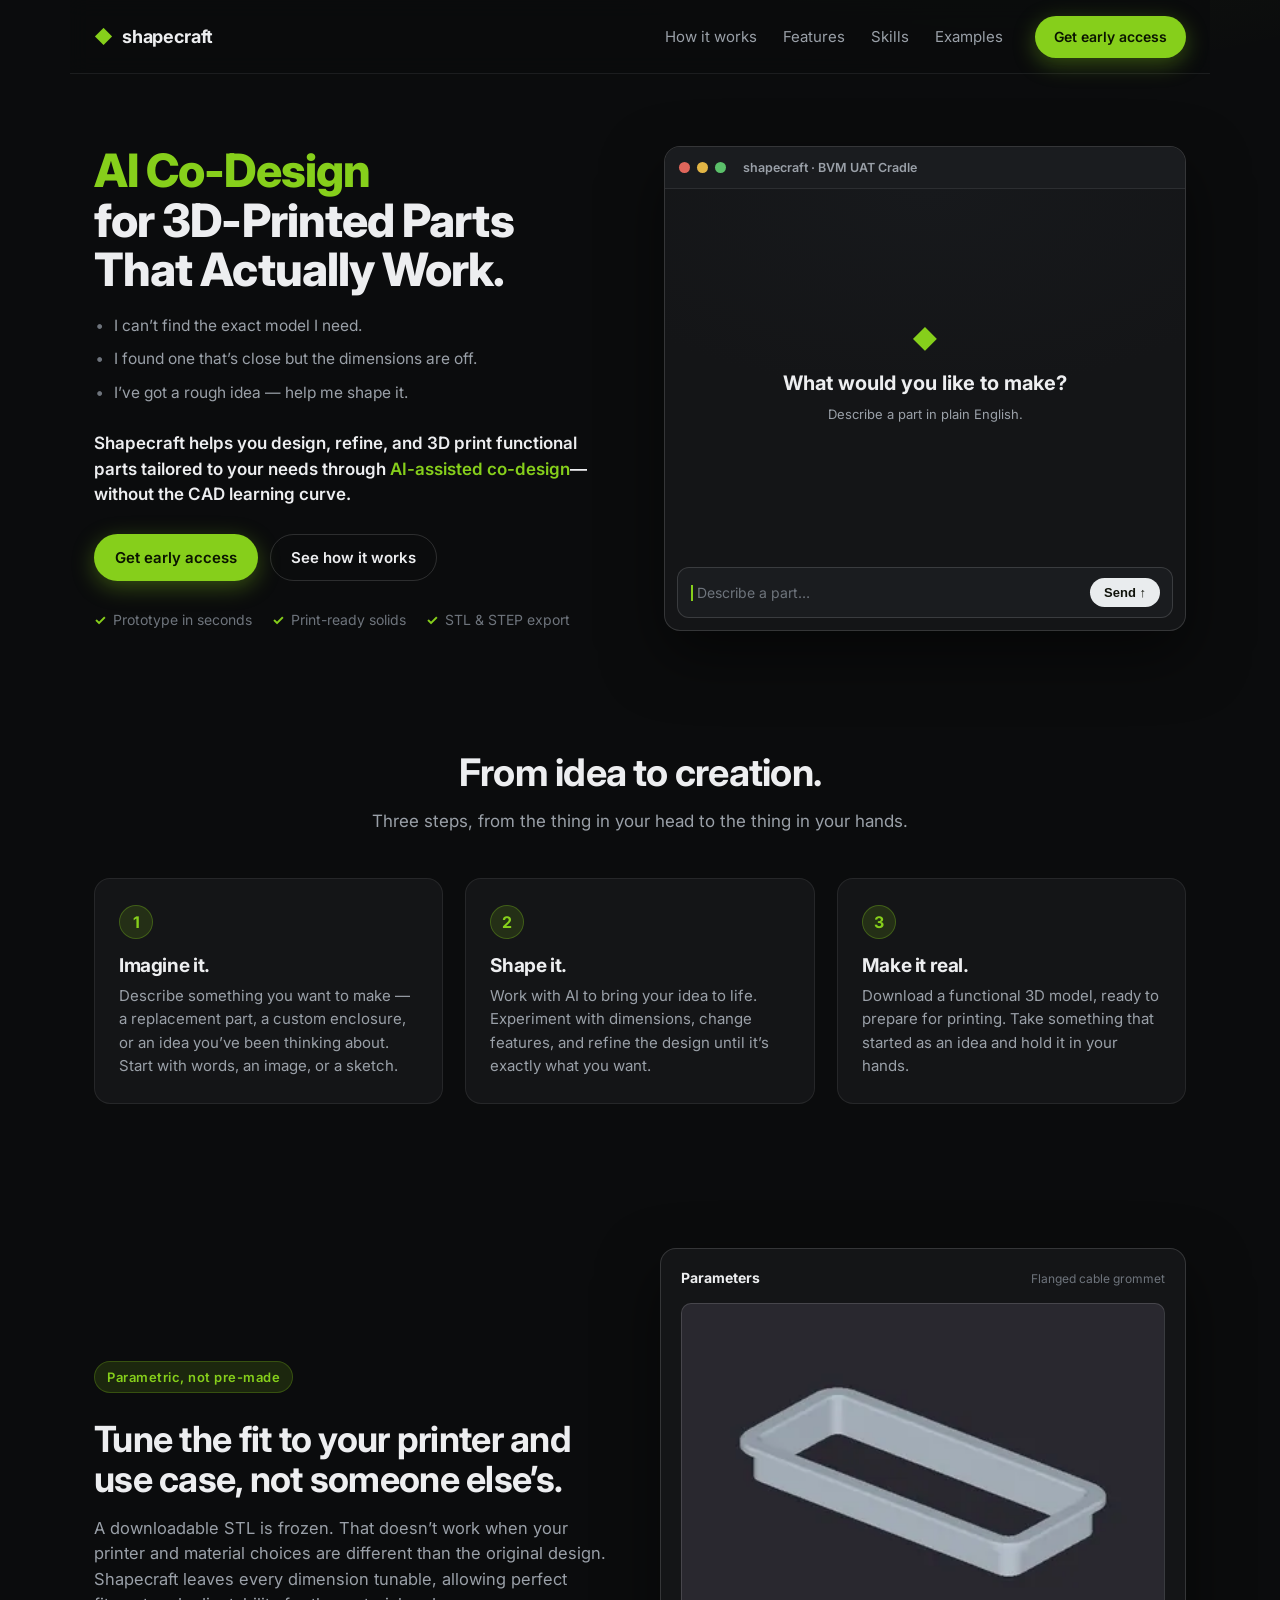
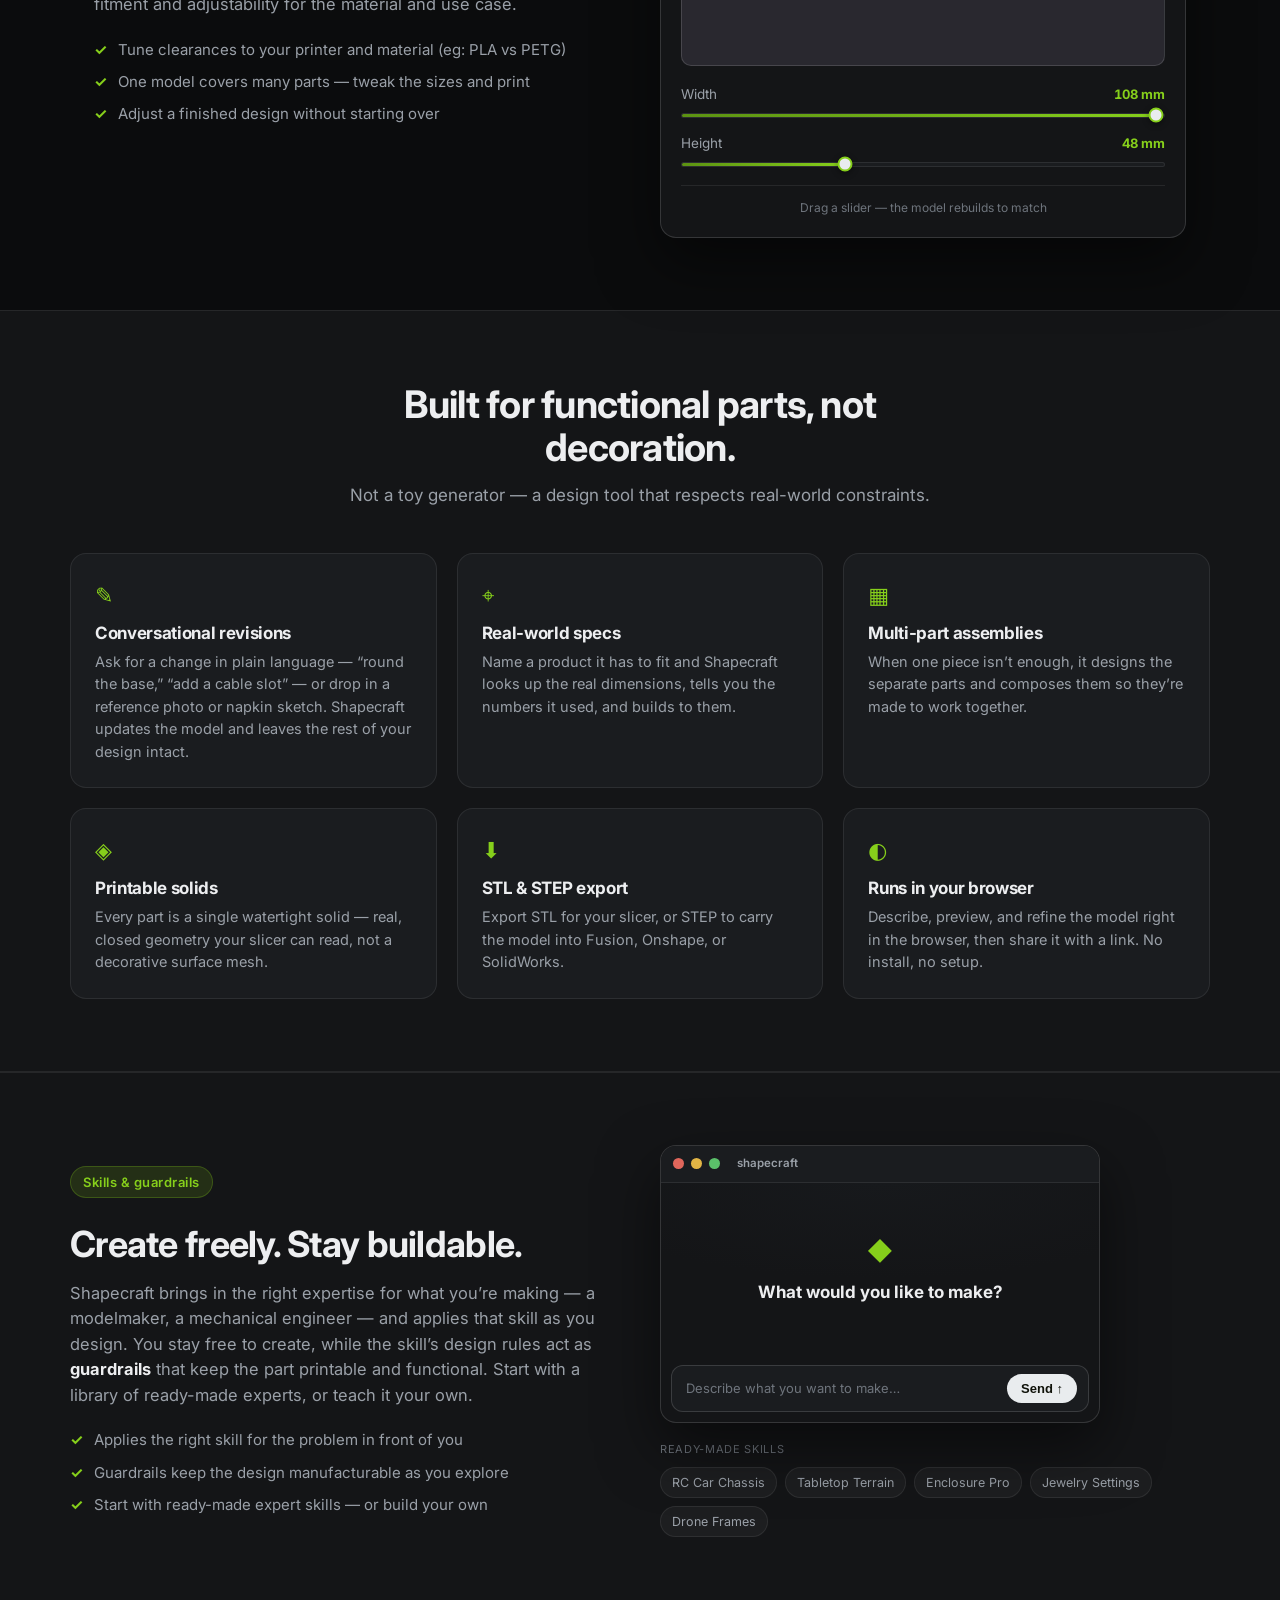
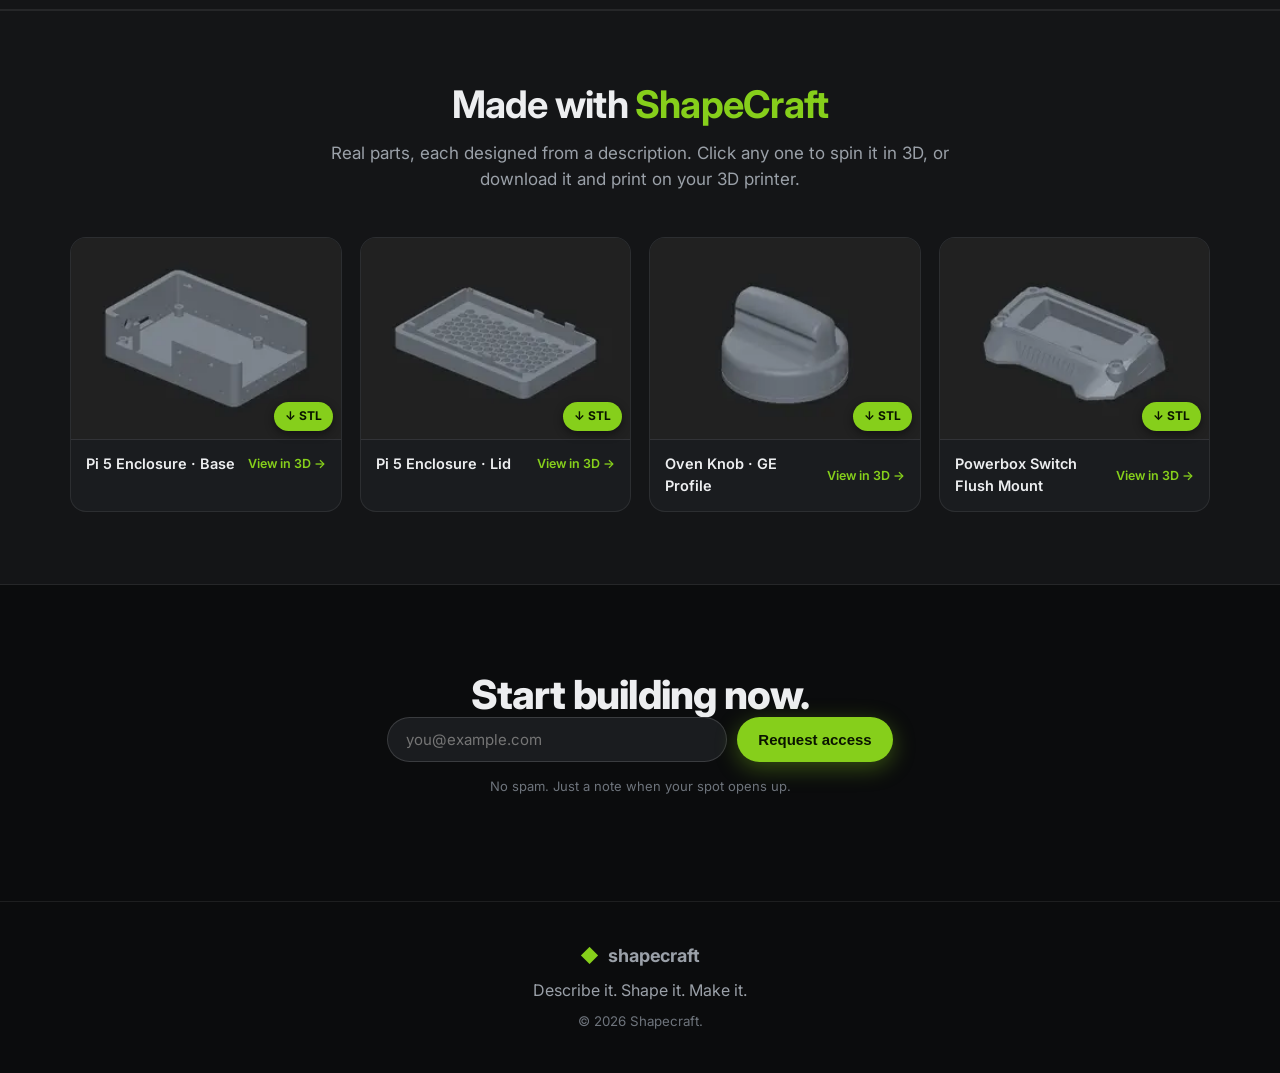
==== commit d7271ee7: "Skills: reframe around right-skill-for-the-problem + guardrails Shift from 'write reusable skills' t" ====
--- a/index.html
+++ b/index.html
@@ -200,13 +200,13 @@
     <section class="section section-alt" id="skills">
       <div class="skills">
         <div class="skills-copy">
-          <div class="eyebrow">Reusable skills</div>
-          <h2>Your creativity. Your expertise. Your way.</h2>
-          <p>Teach Shapecraft how you like to build. Create reusable <strong>skills</strong> that capture your techniques, design rules, and domain knowledge — then it applies them to everything you make next. Share them in the community skills hub.</p>
+          <div class="eyebrow">Skills &amp; guardrails</div>
+          <h2>Create freely. Stay buildable.</h2>
+          <p>Shapecraft brings in the right expertise for what you’re making — a modelmaker, a mechanical engineer — and applies that skill as you design. You stay free to create, while the skill’s design rules act as <strong>guardrails</strong> that keep the part printable and functional. Start with a library of ready-made experts, or teach it your own.</p>
           <ul class="param-points">
-            <li>Write it once, in plain English</li>
-            <li>Applies automatically to every part you make</li>
-            <li>Publish yours — and pull others' — from the hub</li>
+            <li>Applies the right skill for the problem in front of you</li>
+            <li>Guardrails keep the design manufacturable as you explore</li>
+            <li>Start with ready-made expert skills — or build your own</li>
           </ul>
         </div>
         <div class="skills-demo">
@@ -233,7 +233,7 @@
             </div>
           </div>
           <div class="skill-hub">
-            <span class="skill-hub-label">Community skills hub</span>
+            <span class="skill-hub-label">Ready-made skills</span>
             <div class="skill-chips">
               <span>RC Car Chassis</span><span>Tabletop Terrain</span><span>Enclosure Pro</span><span>Jewelry Settings</span><span>Drone Frames</span>
             </div>
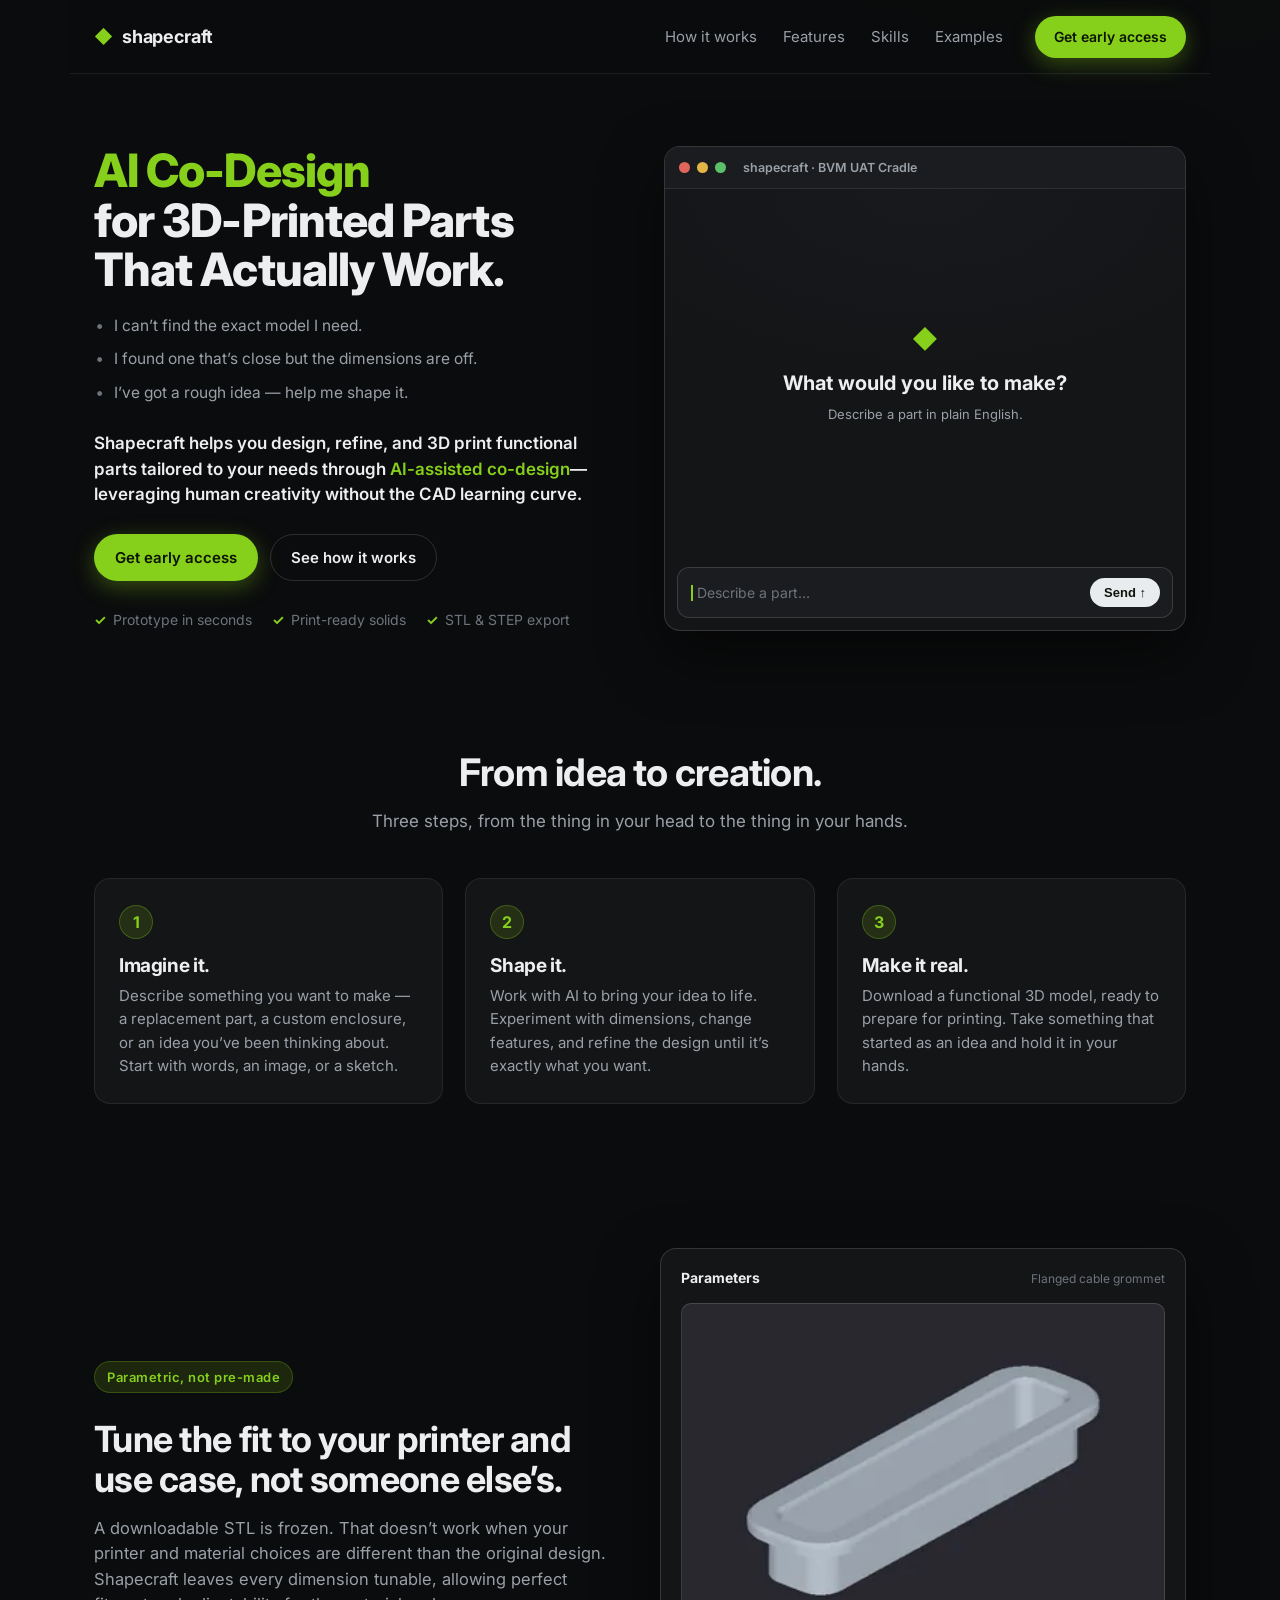
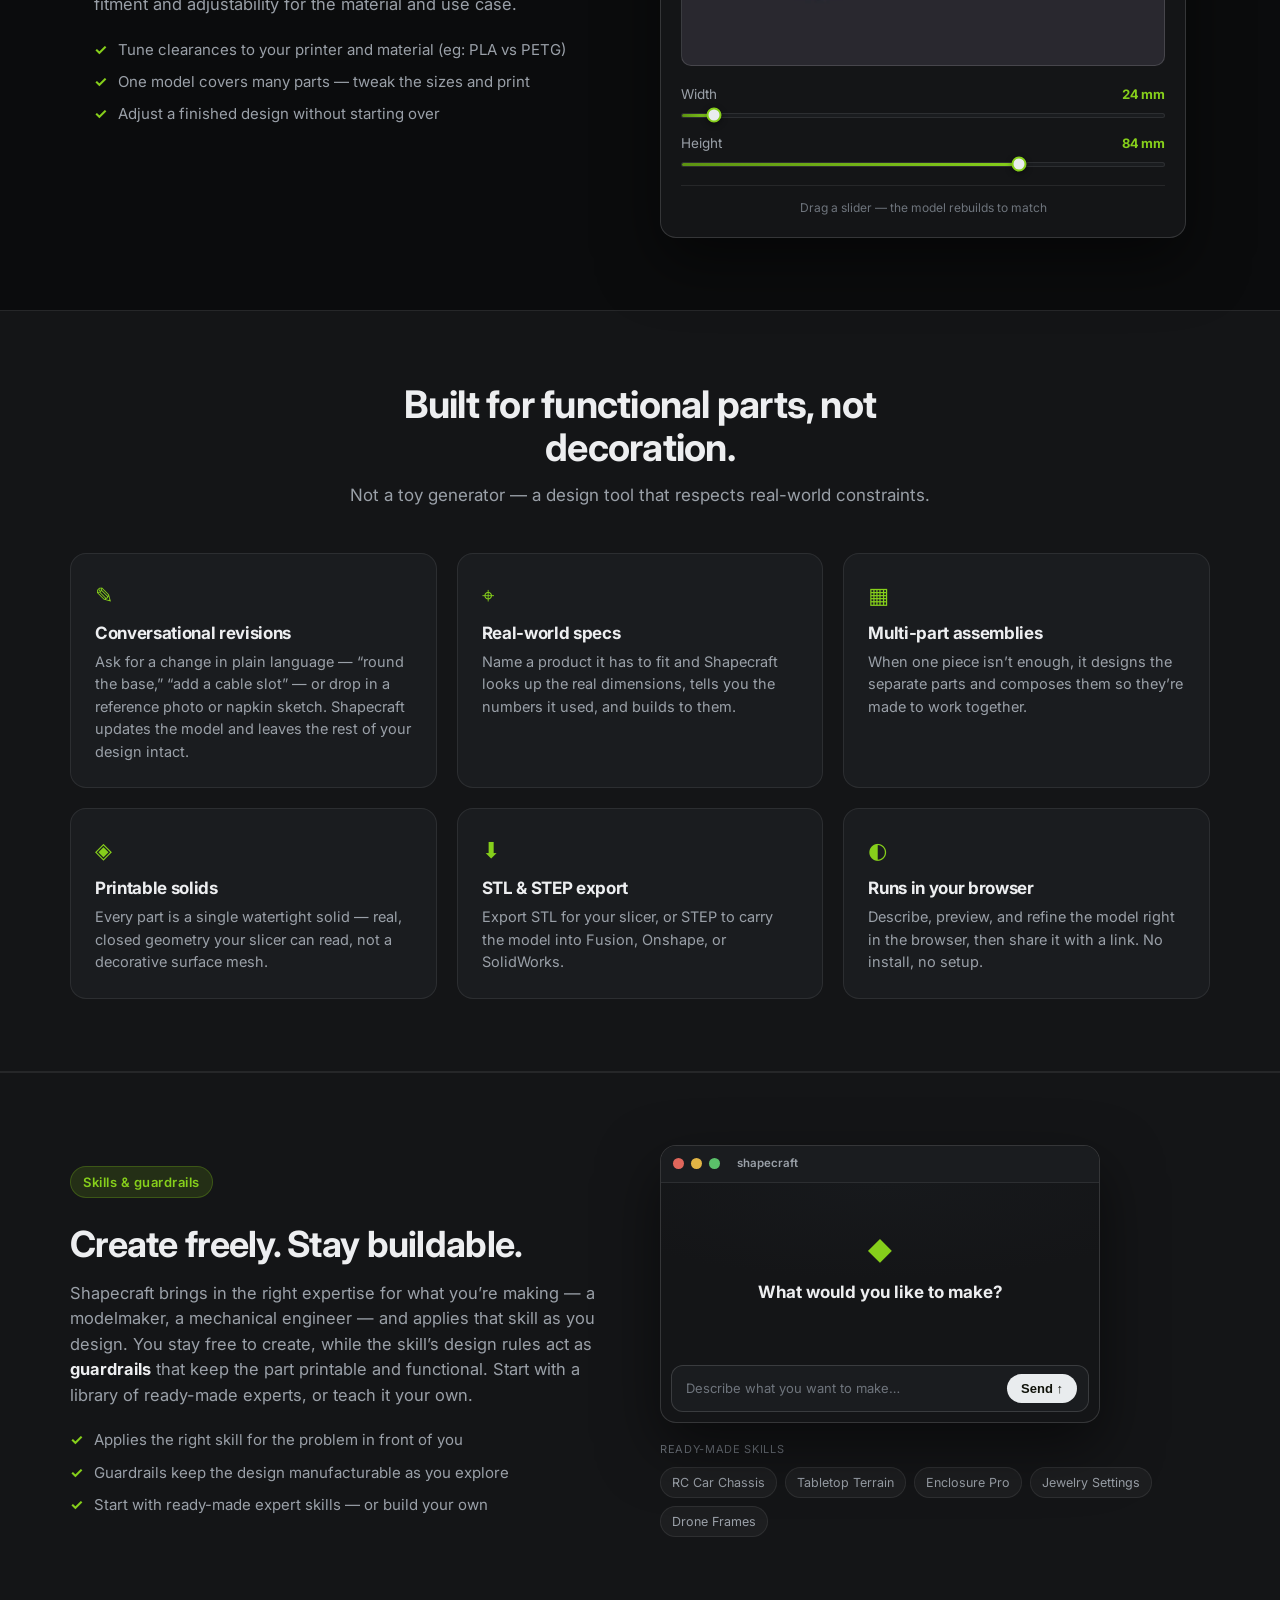
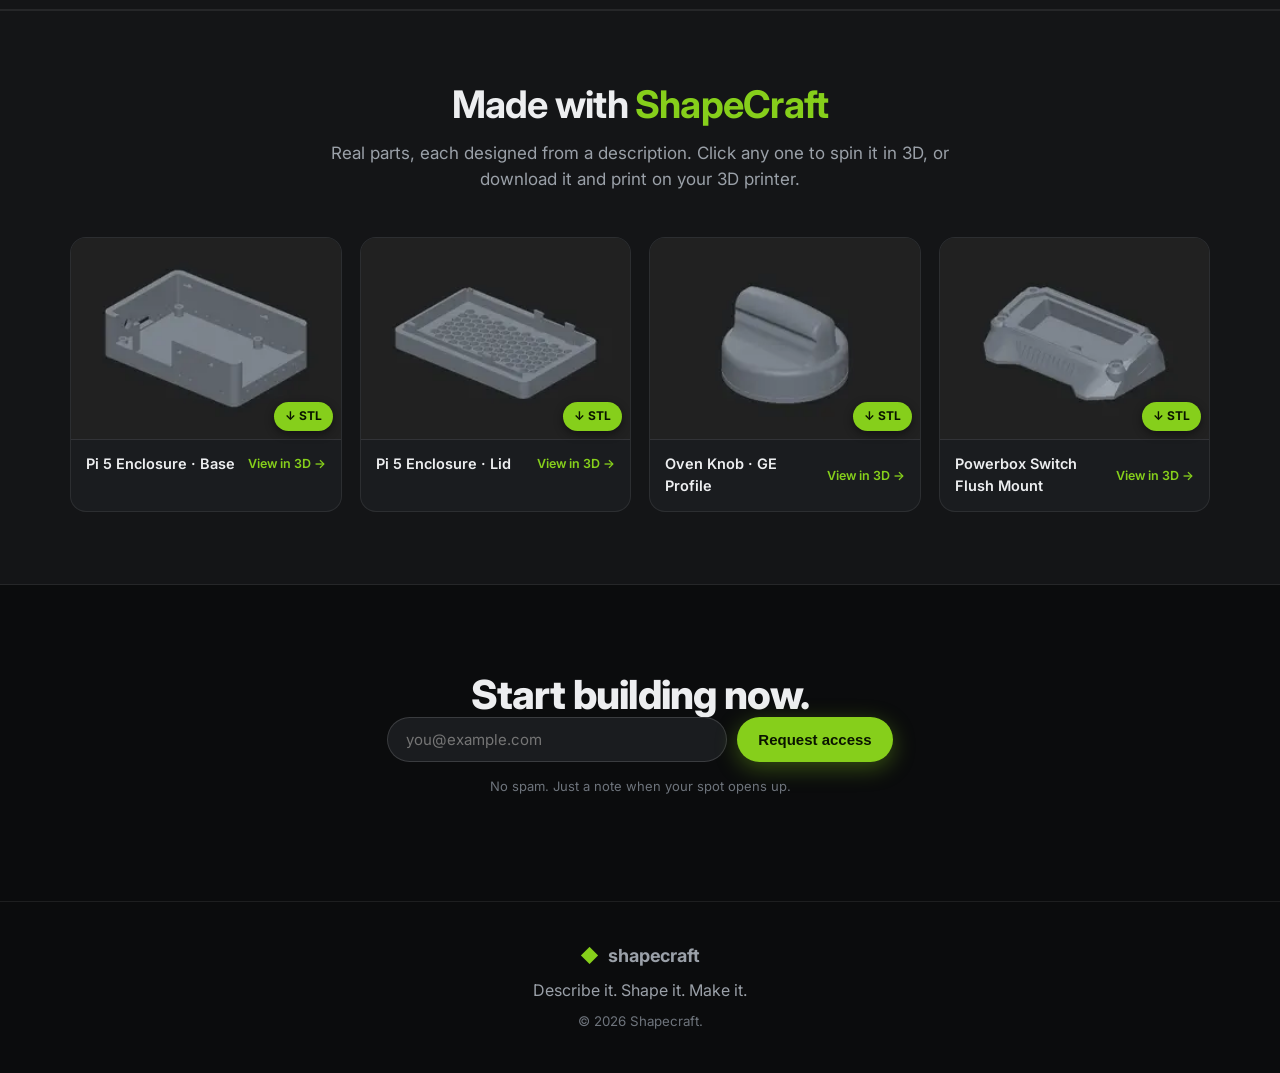
==== commit d50879e2: "Hero: lede adds 'leveraging human creativity' Co-Authored-By: Claude Opus 4.8 <noreply@anthropic.com" ====
--- a/index.html
+++ b/index.html
@@ -62,7 +62,7 @@
             <span class="pp-a"><span class="pp-a-inner"><span class="pp-who"><span class="pp-mark" aria-hidden="true">◆</span>Shapecraft</span><span class="pp-a-text">Love it. Want to bring in an expert for your field and try a few variations?</span></span></span>
           </li>
         </ul>
-        <p class="lede-lead">Shapecraft helps you design, refine, and 3D print functional parts tailored to your needs through <span class="accent">AI-assisted co-design</span>—without the CAD learning curve.</p>
+        <p class="lede-lead">Shapecraft helps you design, refine, and 3D print functional parts tailored to your needs through <span class="accent">AI-assisted co-design</span>—leveraging human creativity without the CAD learning curve.</p>
         <div class="hero-actions">
           <a class="btn btn-primary" href="#cta">Get early access</a>
           <a class="btn btn-ghost" href="#how">See how it works</a>
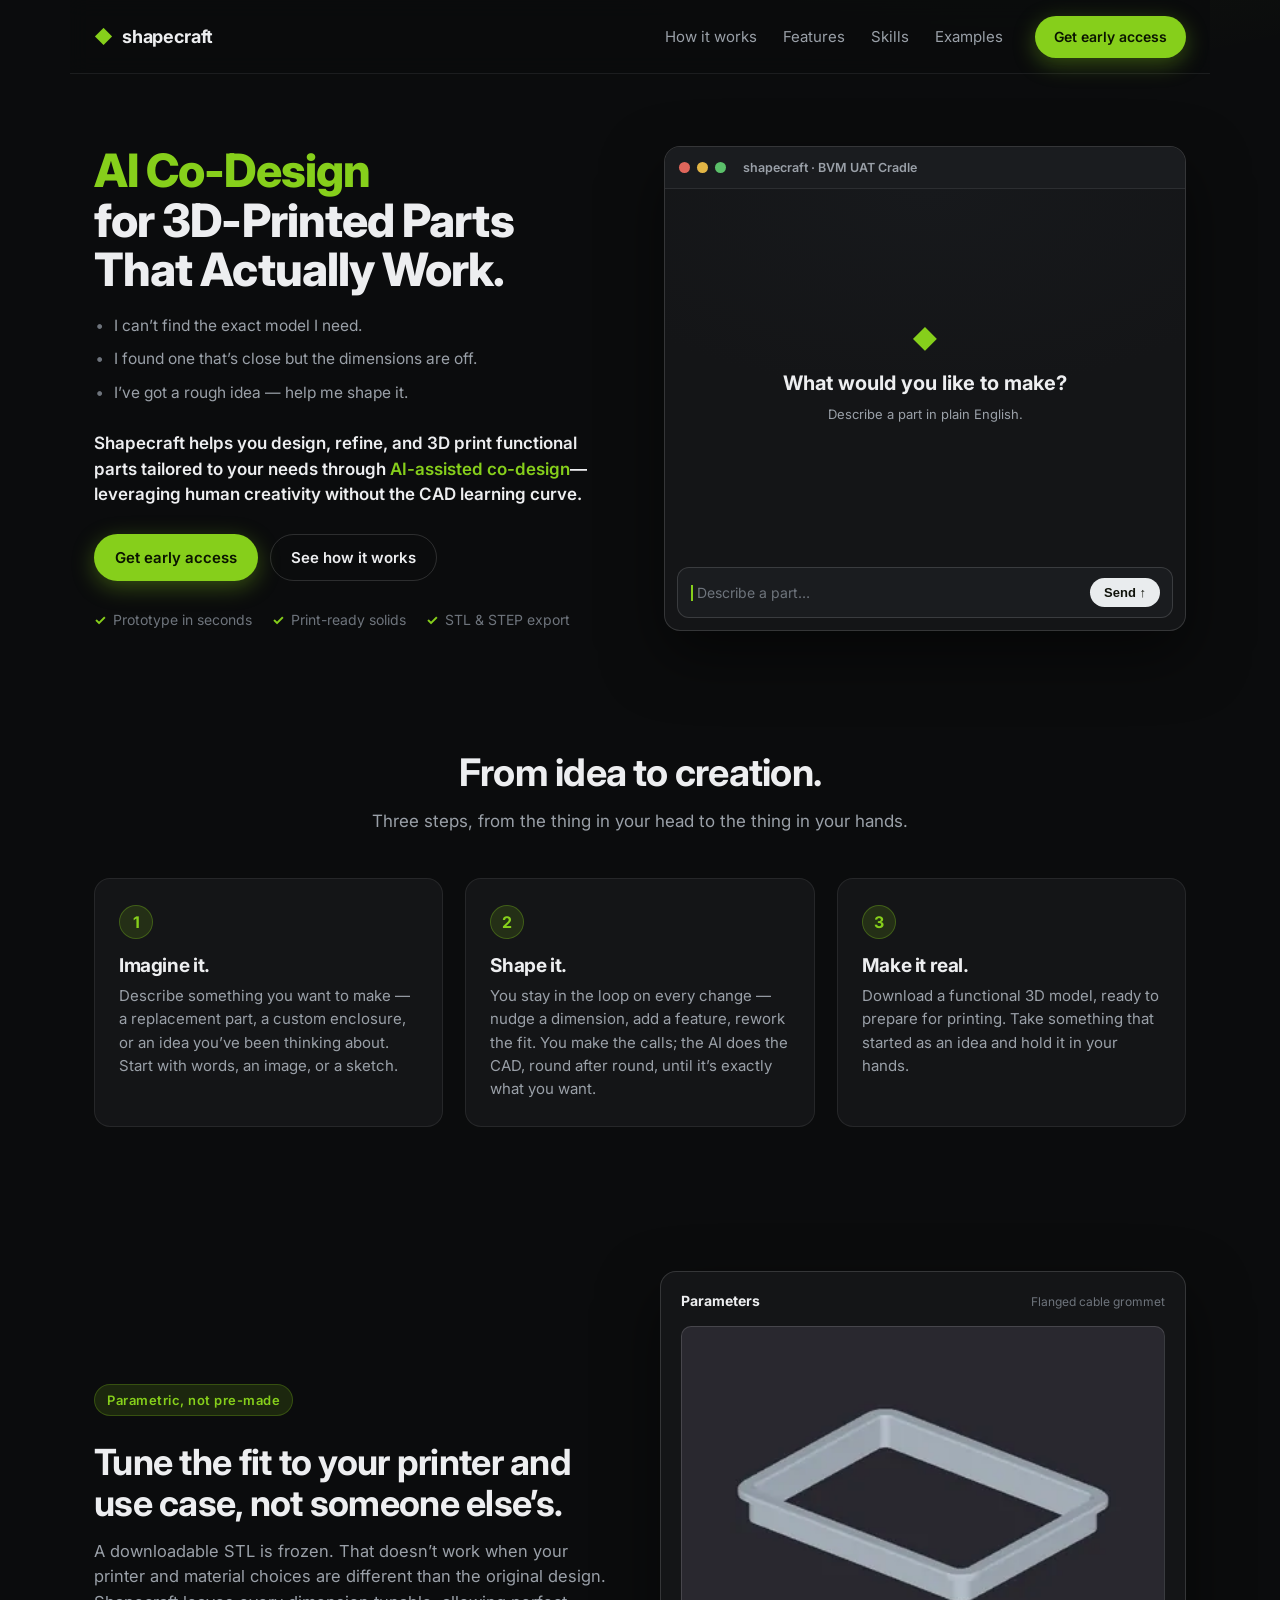
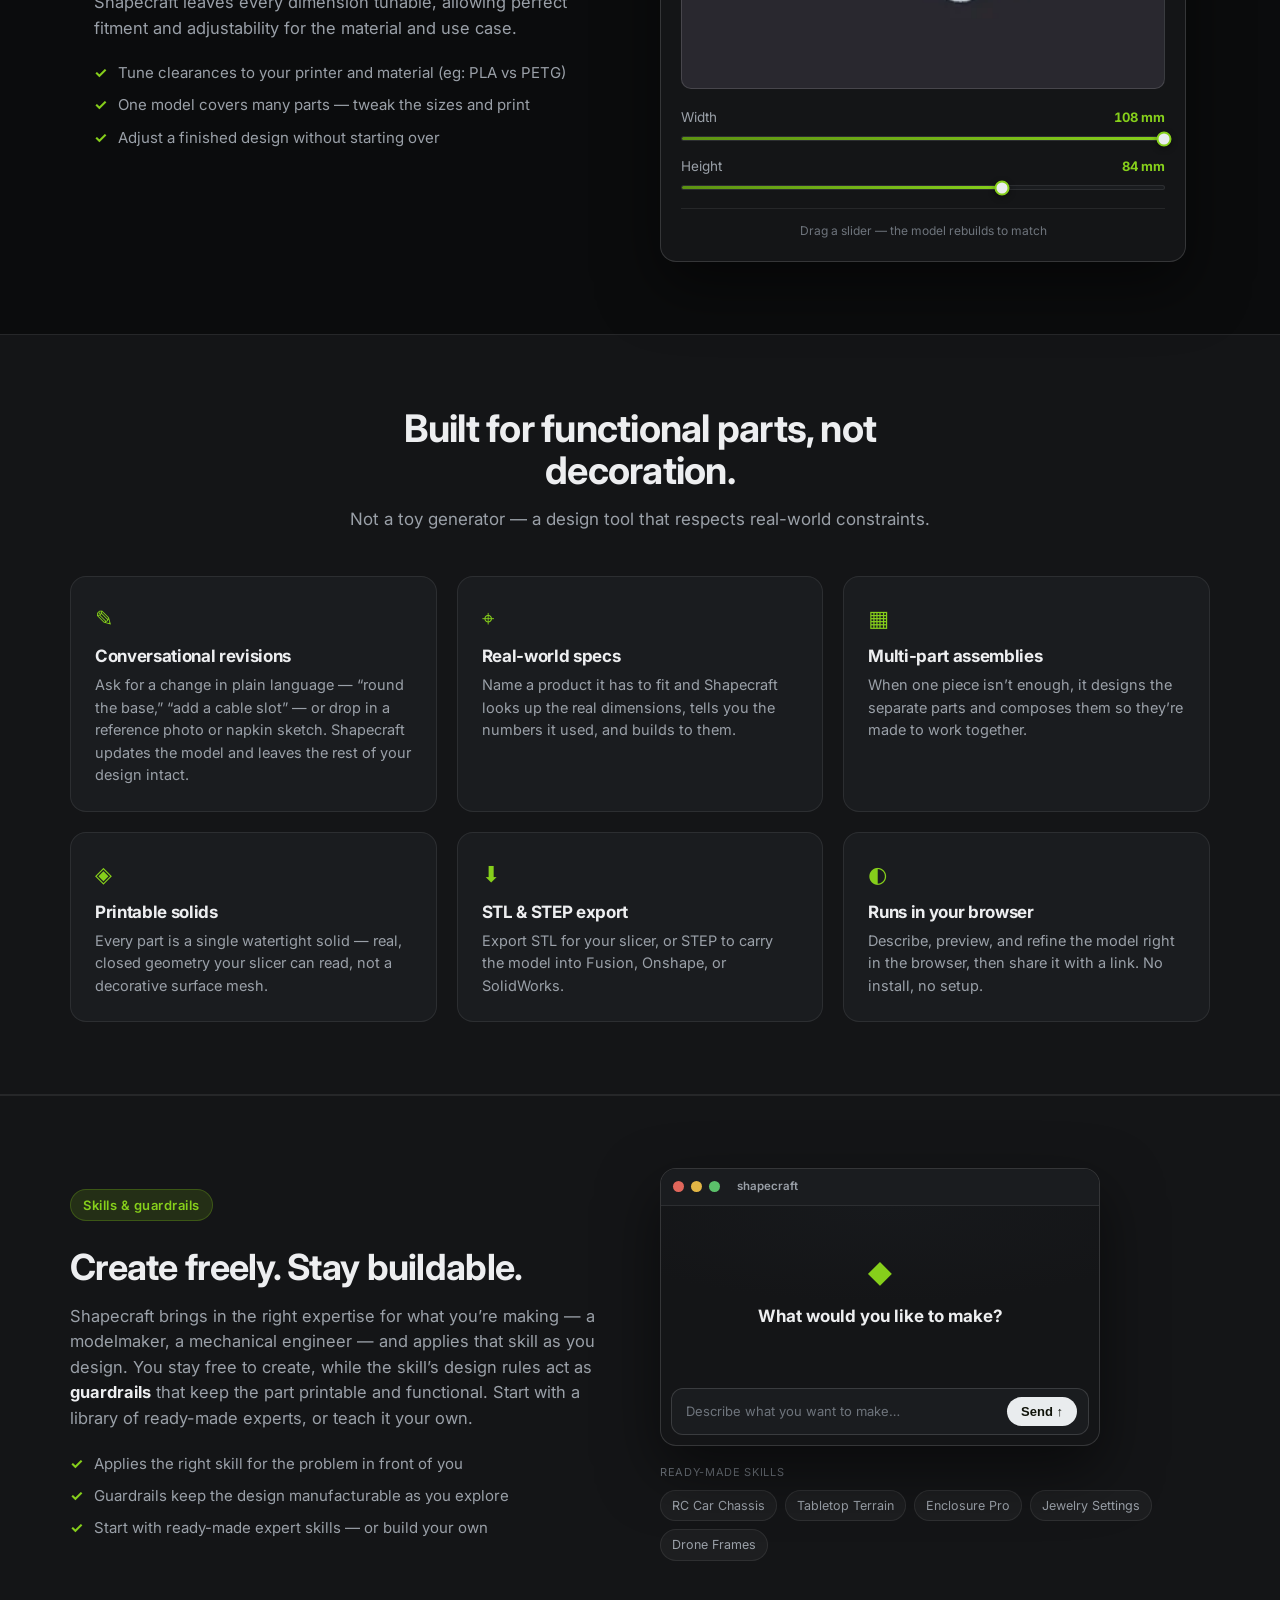
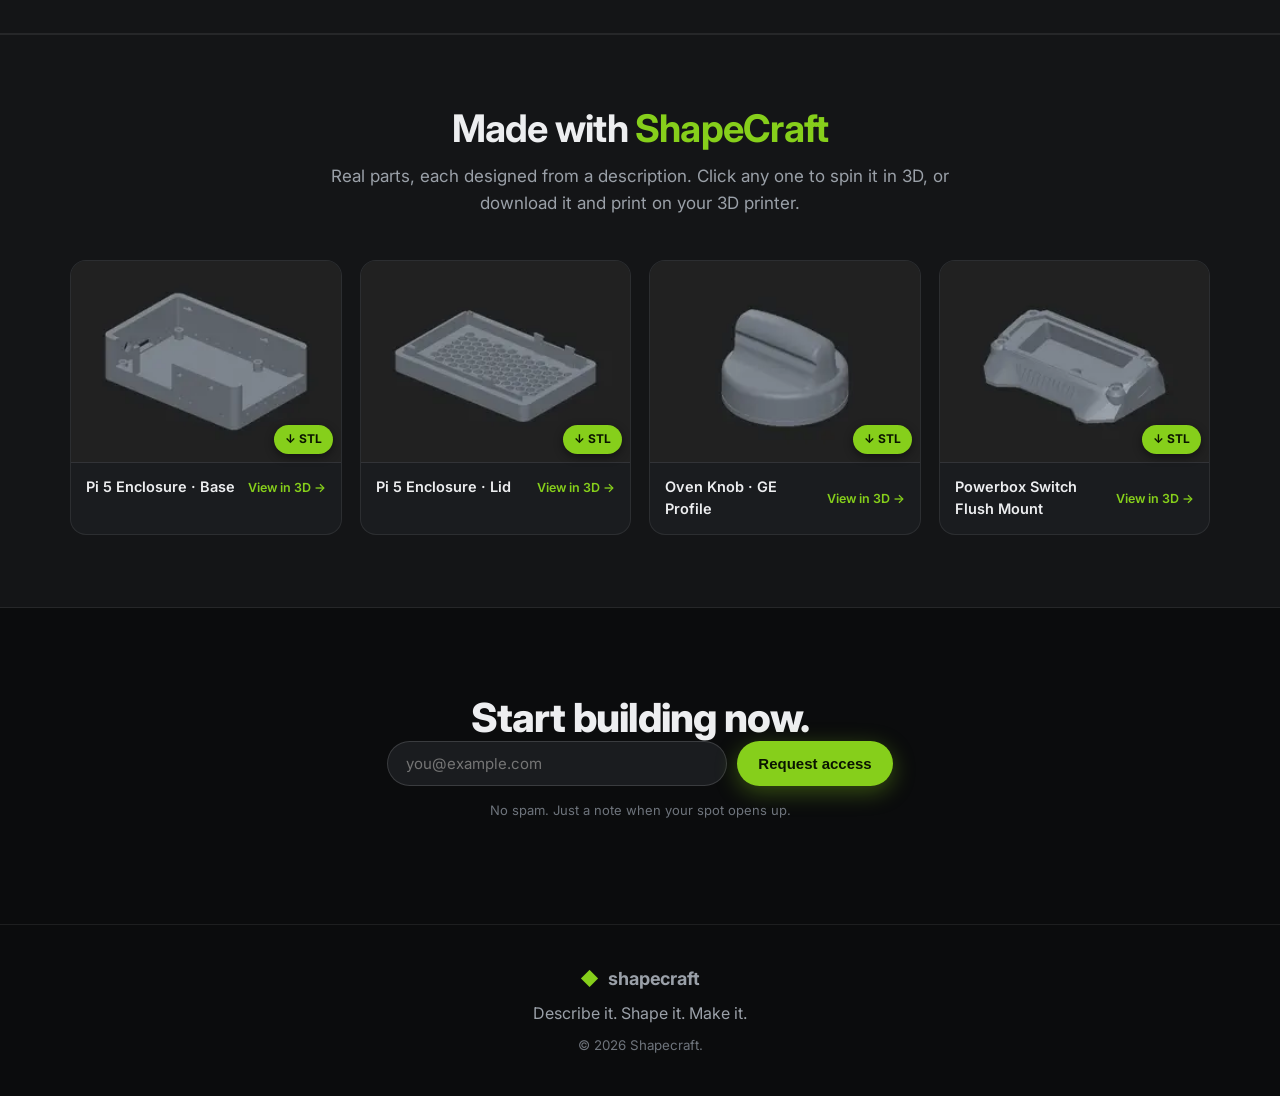
==== commit 06f9a167: "How it works: sharpen 'Shape it' step around human-in-the-loop You stay in the loop and make the cal" ====
--- a/index.html
+++ b/index.html
@@ -117,7 +117,7 @@
         <li>
           <div class="step-num">2</div>
           <h3>Shape it.</h3>
-          <p>Work with AI to bring your idea to life. Experiment with dimensions, change features, and refine the design until it’s exactly what you want.</p>
+          <p>You stay in the loop on every change — nudge a dimension, add a feature, rework the fit. You make the calls; the AI does the CAD, round after round, until it’s exactly what you want.</p>
         </li>
         <li>
           <div class="step-num">3</div>
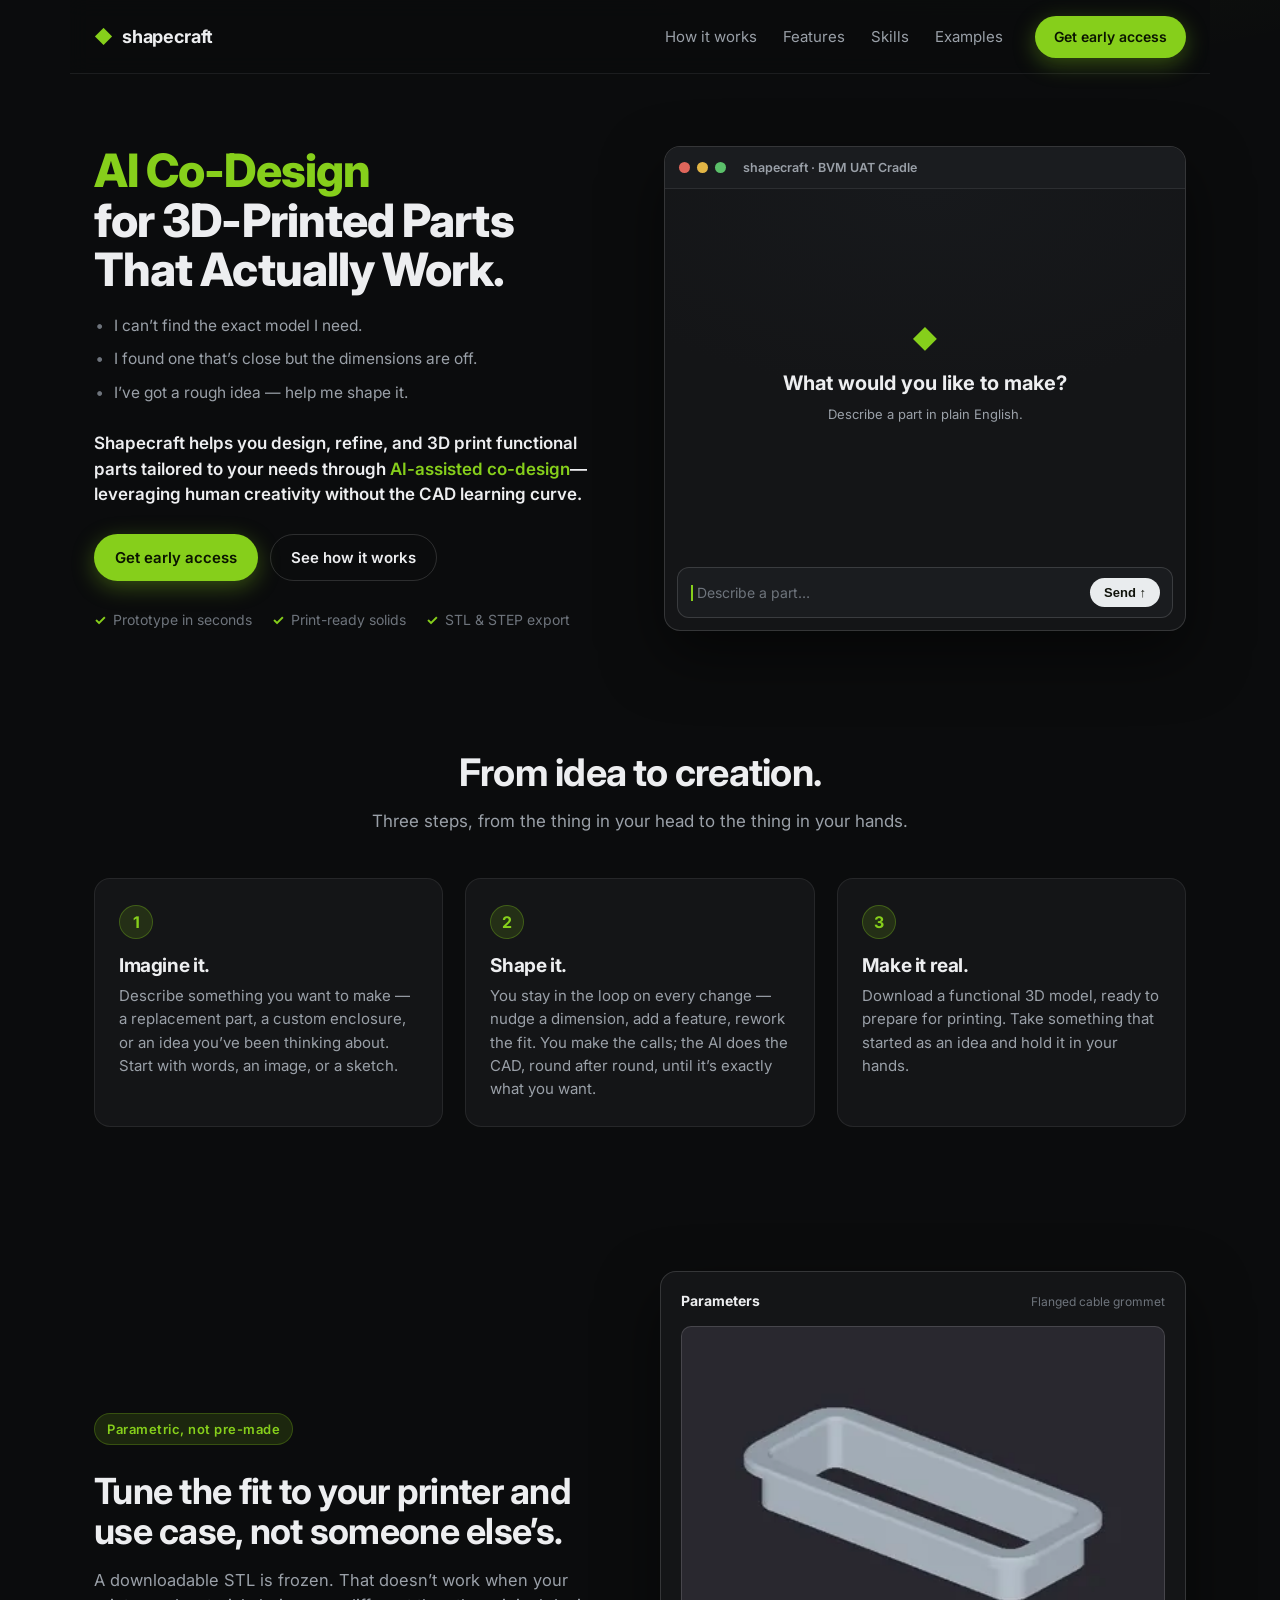
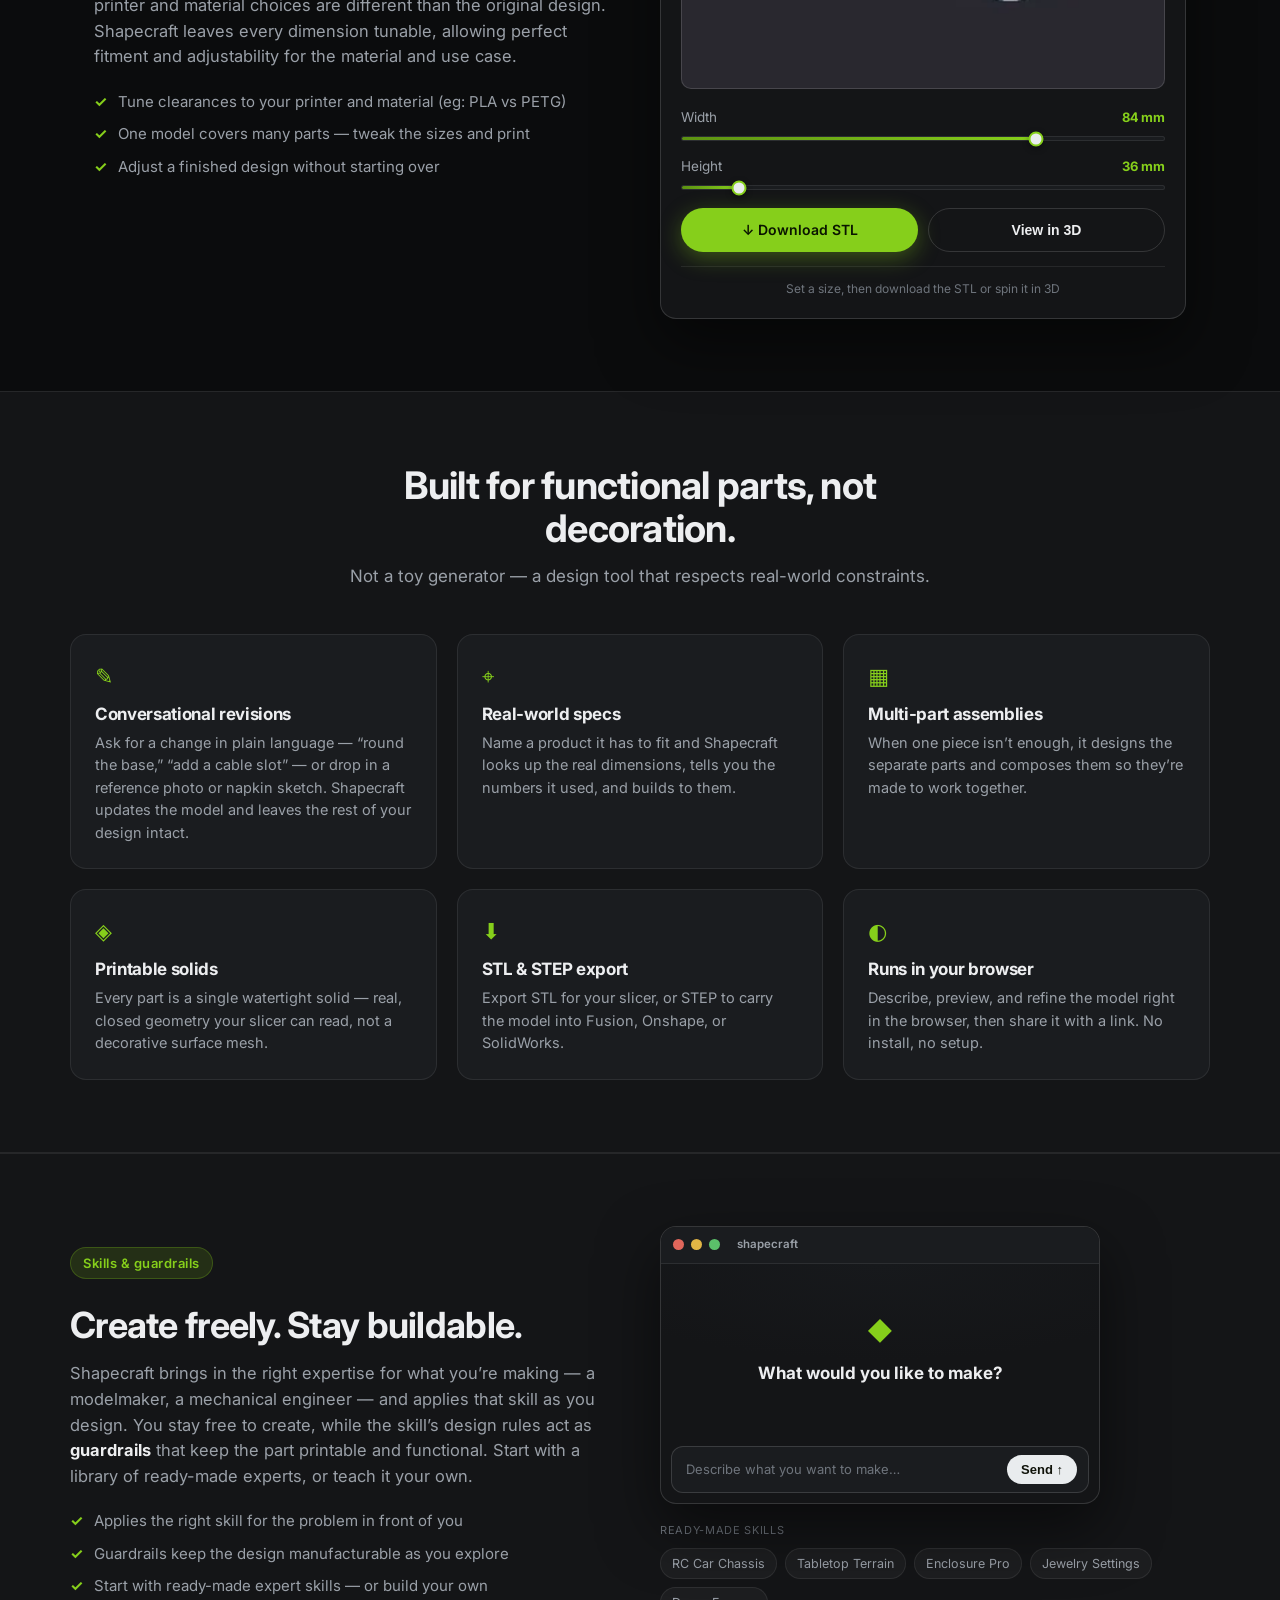
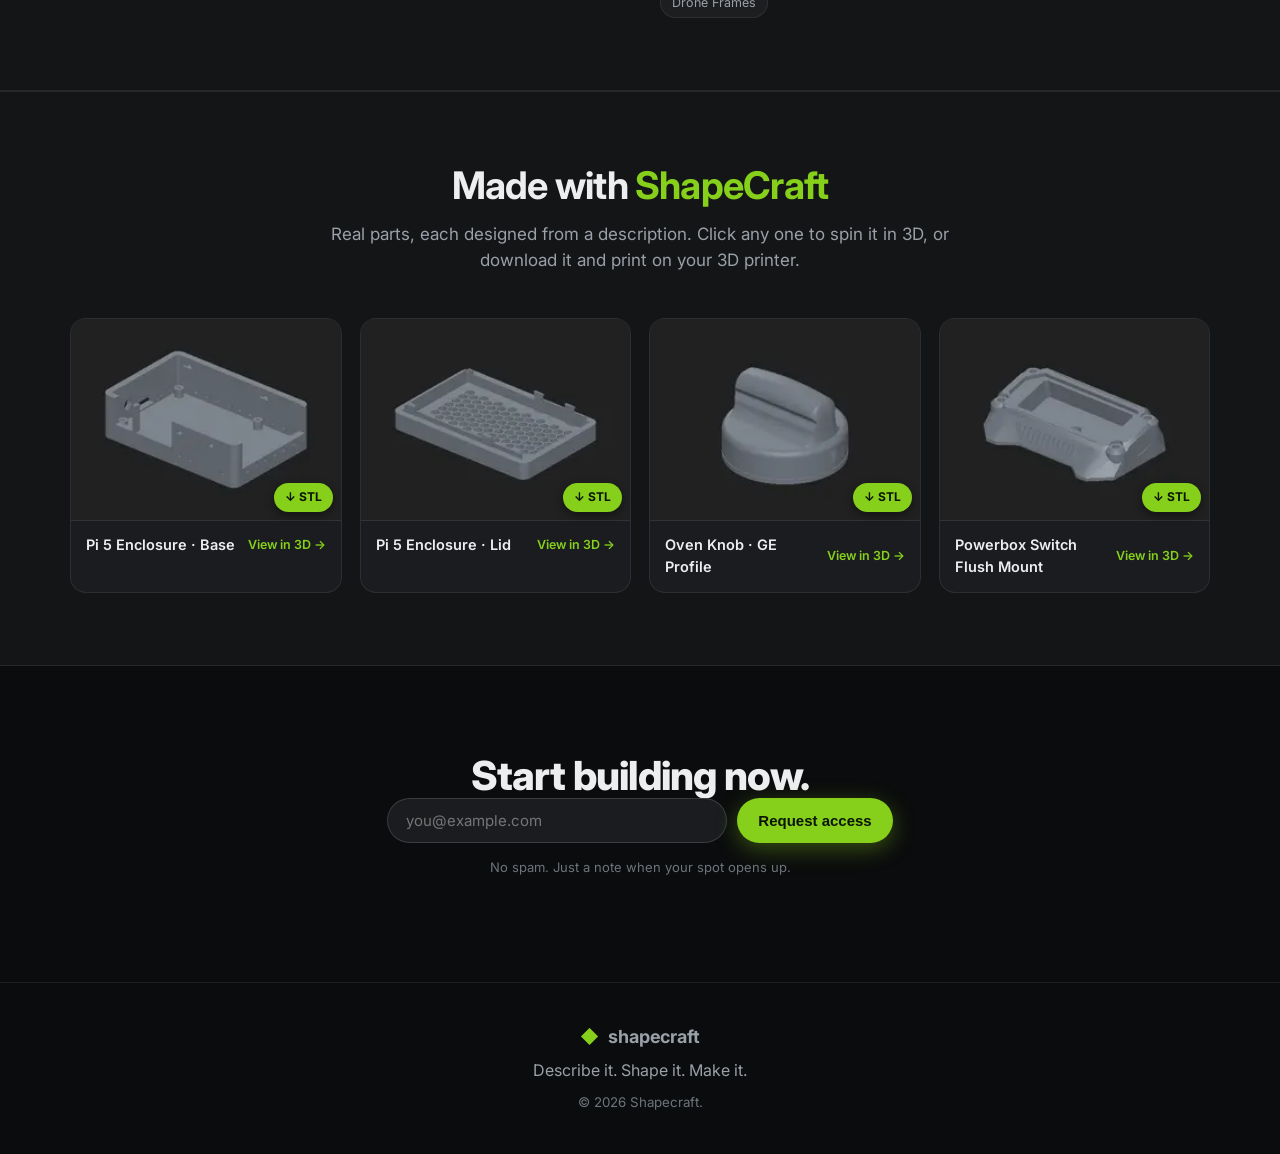
==== commit a341fa18: "Parametric: download the dialed-in grommet STL + view it in 3D Add Download STL and View in 3D butto" ====
--- a/index.html
+++ b/index.html
@@ -151,7 +151,11 @@
             <div class="p-row"><span class="p-label">Height</span><span class="p-val">60 mm</span></div>
             <div class="p-track"><div class="p-fill"></div><div class="p-thumb"></div></div>
           </div>
-          <div class="param-panel-foot">Drag a slider — the model rebuilds to match</div>
+          <div class="param-actions">
+            <a class="btn btn-primary param-dl" id="grommetDl" download>↓ Download STL</a>
+            <button class="btn btn-ghost param-view" id="grommetView3d" type="button">View in 3D</button>
+          </div>
+          <div class="param-panel-foot">Set a size, then download the STL or spin it in 3D</div>
         </div>
       </div>
     </section>
--- a/styles.css
+++ b/styles.css
@@ -231,7 +231,9 @@
 .p-track { cursor: pointer; touch-action: none; }
 .p-track::before { content: ""; position: absolute; inset: -13px 0; }
 .p-track:active { cursor: grabbing; }
-.param-panel-foot { margin-top: 18px; padding-top: 13px; border-top: 1px solid var(--line); font-size: 12px; color: var(--muted-2); text-align: center; }
+.param-actions { display: flex; gap: 10px; margin-top: 18px; }
+.param-actions .btn { flex: 1; padding: 10px 14px; font-size: 14px; text-decoration: none; }
+.param-panel-foot { margin-top: 14px; padding-top: 13px; border-top: 1px solid var(--line); font-size: 12px; color: var(--muted-2); text-align: center; }
 
 /* Skills */
 .skills { display: grid; grid-template-columns: 1fr 1fr; gap: 40px; align-items: center; }
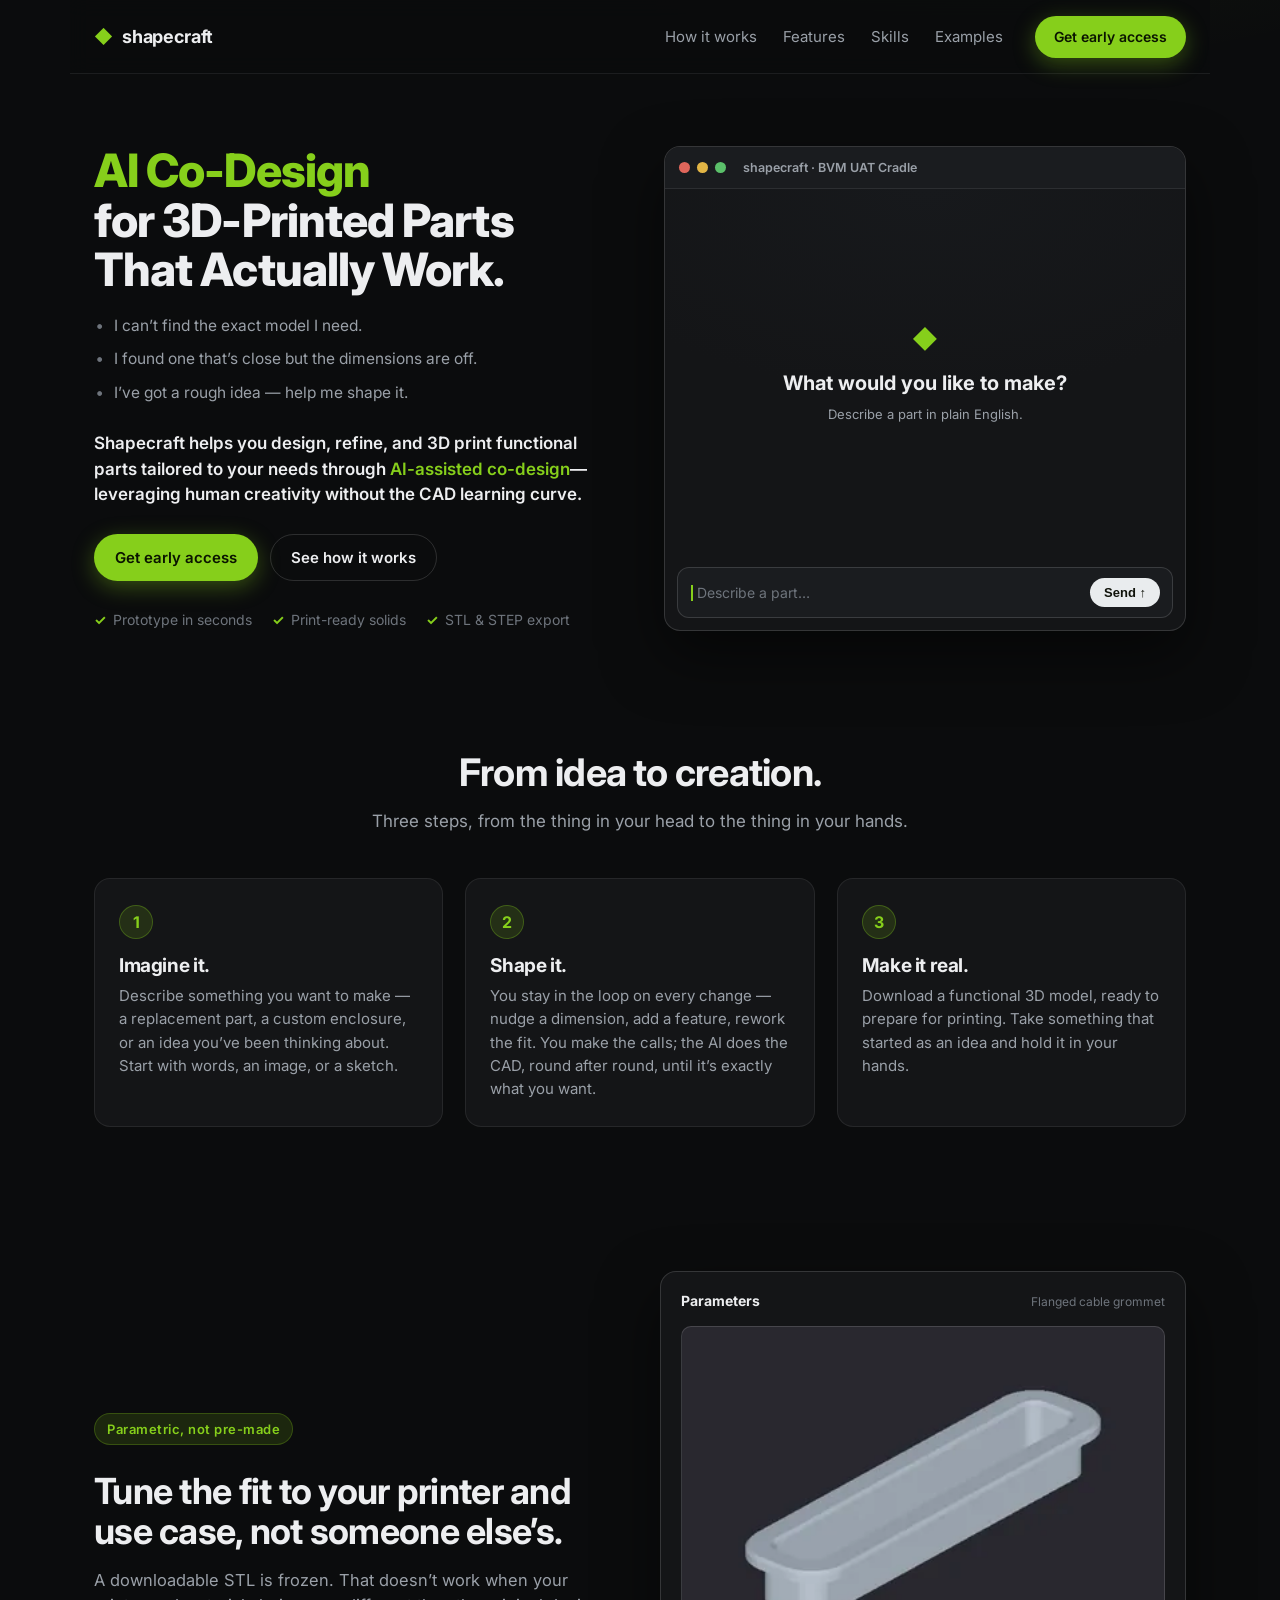
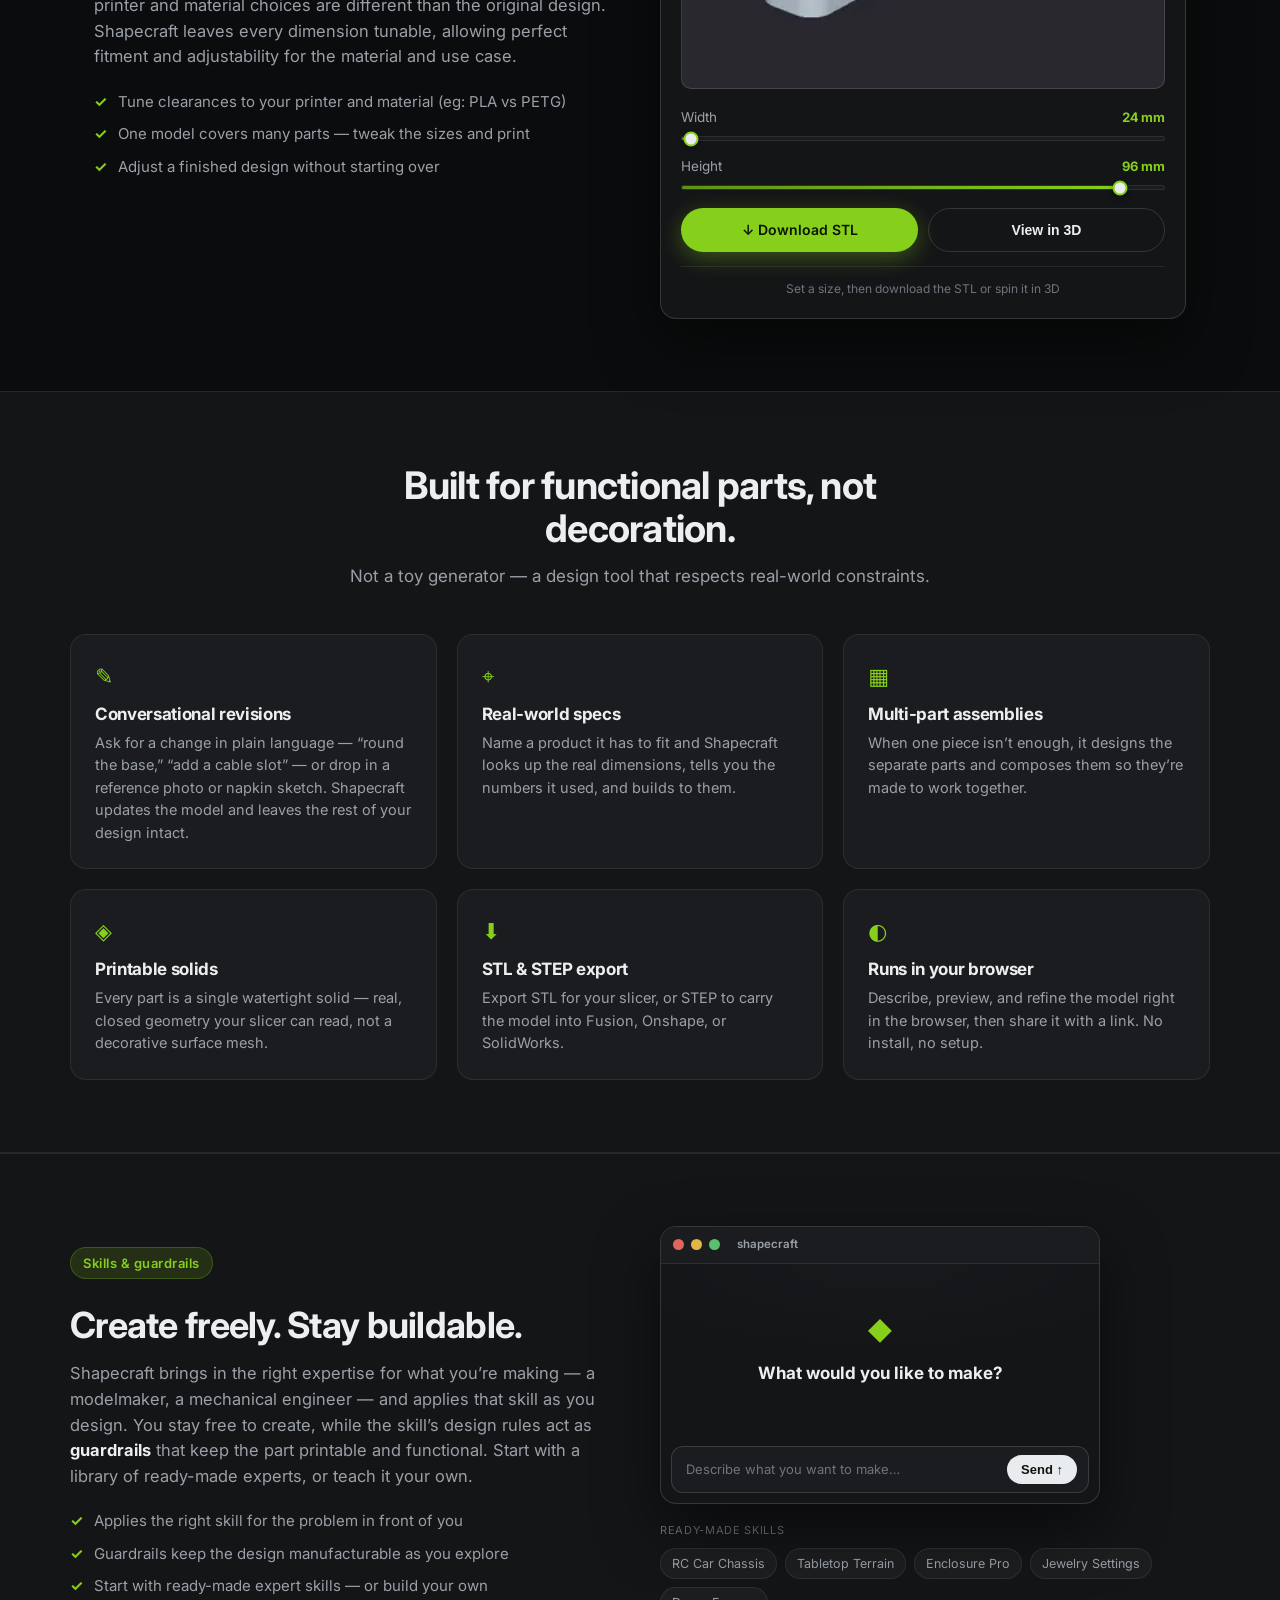
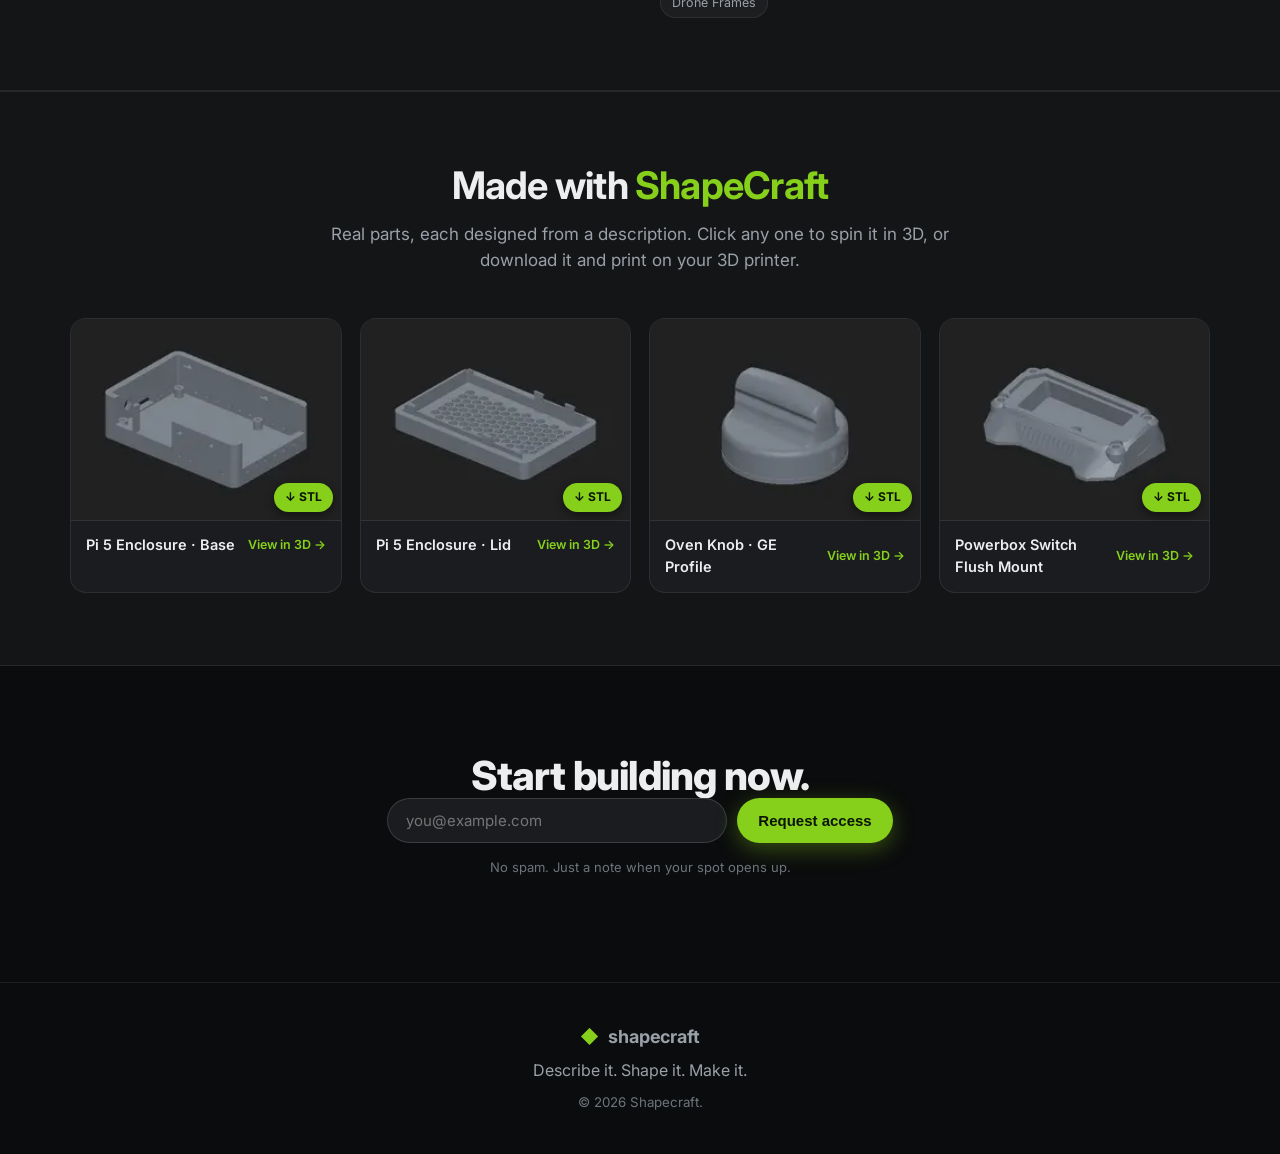
==== commit b16c24f7: "Signup: bulletproof native form POST to Web3Forms + thanks page; mobile hero reorder Replace the fet" ====
--- a/index.html
+++ b/index.html
@@ -48,6 +48,7 @@
     <section class="hero">
       <div class="hero-copy">
         <h1><span class="accent">AI Co-Design</span><br />for 3D-Printed Parts<br />That Actually Work.</h1>
+        <div class="hero-copy-rest">
         <ul class="pain-points">
           <li tabindex="0">
             <span class="pp-q">I can’t find the exact model I need.</span>
@@ -72,6 +73,7 @@
           <li>Print-ready solids</li>
           <li>STL &amp; STEP export</li>
         </ul>
+        </div>
       </div>
 
       <!-- DEMO: shaping parts through conversation (JS plays a sequence of chapters) -->
@@ -283,8 +285,13 @@
     <!-- CTA -->
     <section class="cta" id="cta">
       <h2>Start building now.</h2>
-      <form class="cta-form" id="accessForm">
-        <input type="email" id="accessEmail" placeholder="you@example.com" aria-label="Email address" required />
+      <form class="cta-form" id="accessForm" action="https://api.web3forms.com/submit" method="POST">
+        <input type="hidden" name="access_key" value="d494d766-dccd-443a-bec5-3c5b9d102a58" />
+        <input type="hidden" name="subject" value="New Shapecraft early-access signup" />
+        <input type="hidden" name="from_name" value="Shapecraft early access" />
+        <input type="hidden" name="redirect" value="https://shapecraft.ai/thanks.html" />
+        <input type="checkbox" name="botcheck" class="hp" tabindex="-1" autocomplete="off" aria-hidden="true" />
+        <input type="email" name="email" id="accessEmail" placeholder="you@example.com" aria-label="Email address" required />
         <button class="btn btn-primary" type="submit">Request access</button>
       </form>
       <small class="cta-note">No spam. Just a note when your spot opens up.</small>
--- a/styles.css
+++ b/styles.css
@@ -318,6 +318,9 @@
 }
 .cta-form input:focus { outline: none; border-color: var(--accent); }
 .cta-note { display: block; margin-top: 14px; color: var(--muted-2); font-size: 13px; }
+.cta-done { color: var(--accent); font-weight: 600; font-size: 16.5px; margin: 0; }
+.cta-error { flex-basis: 100%; color: #e0776b; font-size: 13.5px; margin: 10px 0 0; }
+.hp { position: absolute; left: -9999px; width: 1px; height: 1px; overflow: hidden; }
 
 /* Footer */
 .footer { border-top: 1px solid var(--line); text-align: center; padding: 40px 24px; color: var(--muted); }
@@ -327,7 +330,13 @@
 
 /* ---------- Responsive ---------- */
 @media (max-width: 900px) {
-  .hero { grid-template-columns: 1fr; padding-top: 48px; }
+  /* Mobile hero order: headline, then the demo, then the rest of the copy */
+  .hero { display: flex; flex-direction: column; gap: 24px; padding-top: 48px; }
+  .hero-copy { display: contents; }
+  .hero h1 { order: 1; margin: 0; }
+  .demo { order: 2; }
+  .hero-copy-rest { order: 3; }
+  .hero-copy-rest > :first-child { margin-top: 0; }
   .steps, .features { grid-template-columns: 1fr; }
   .market-grid { grid-template-columns: 1fr 1fr; }
   .param, .skills { grid-template-columns: 1fr; }
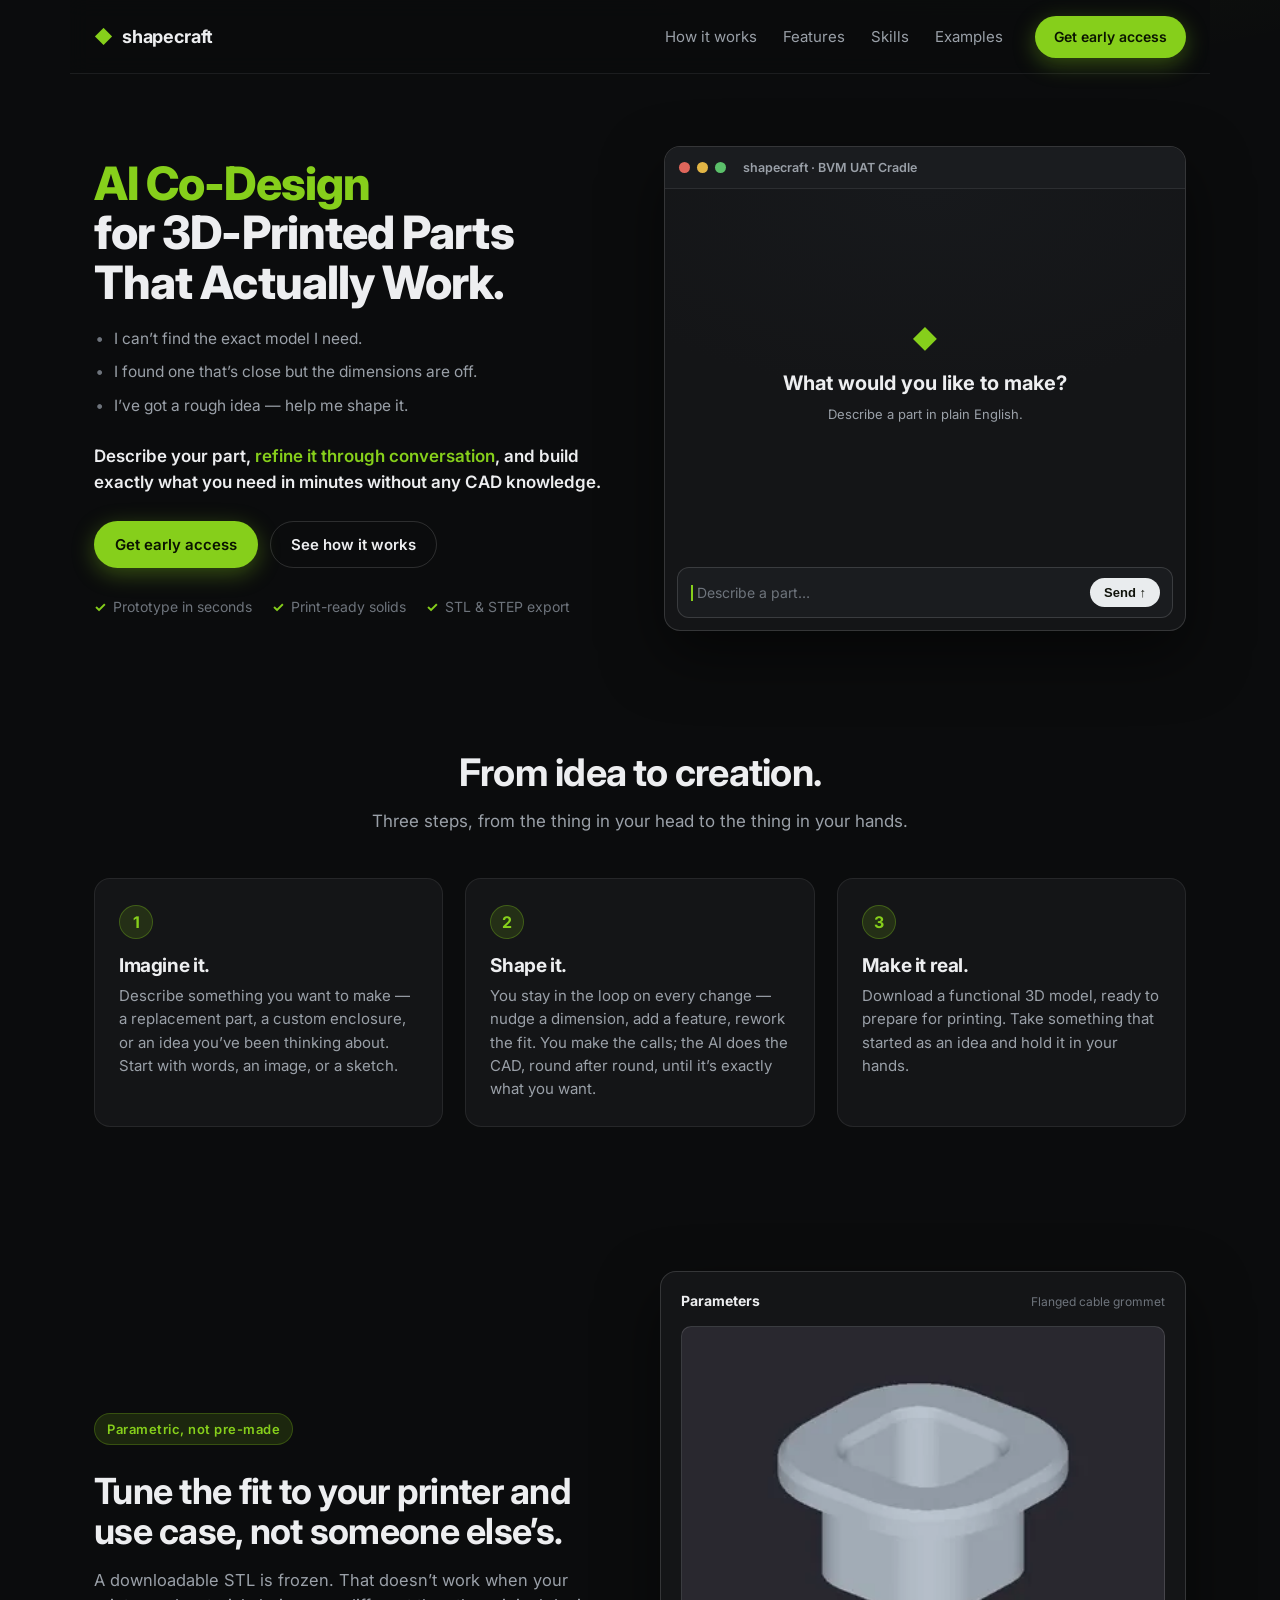
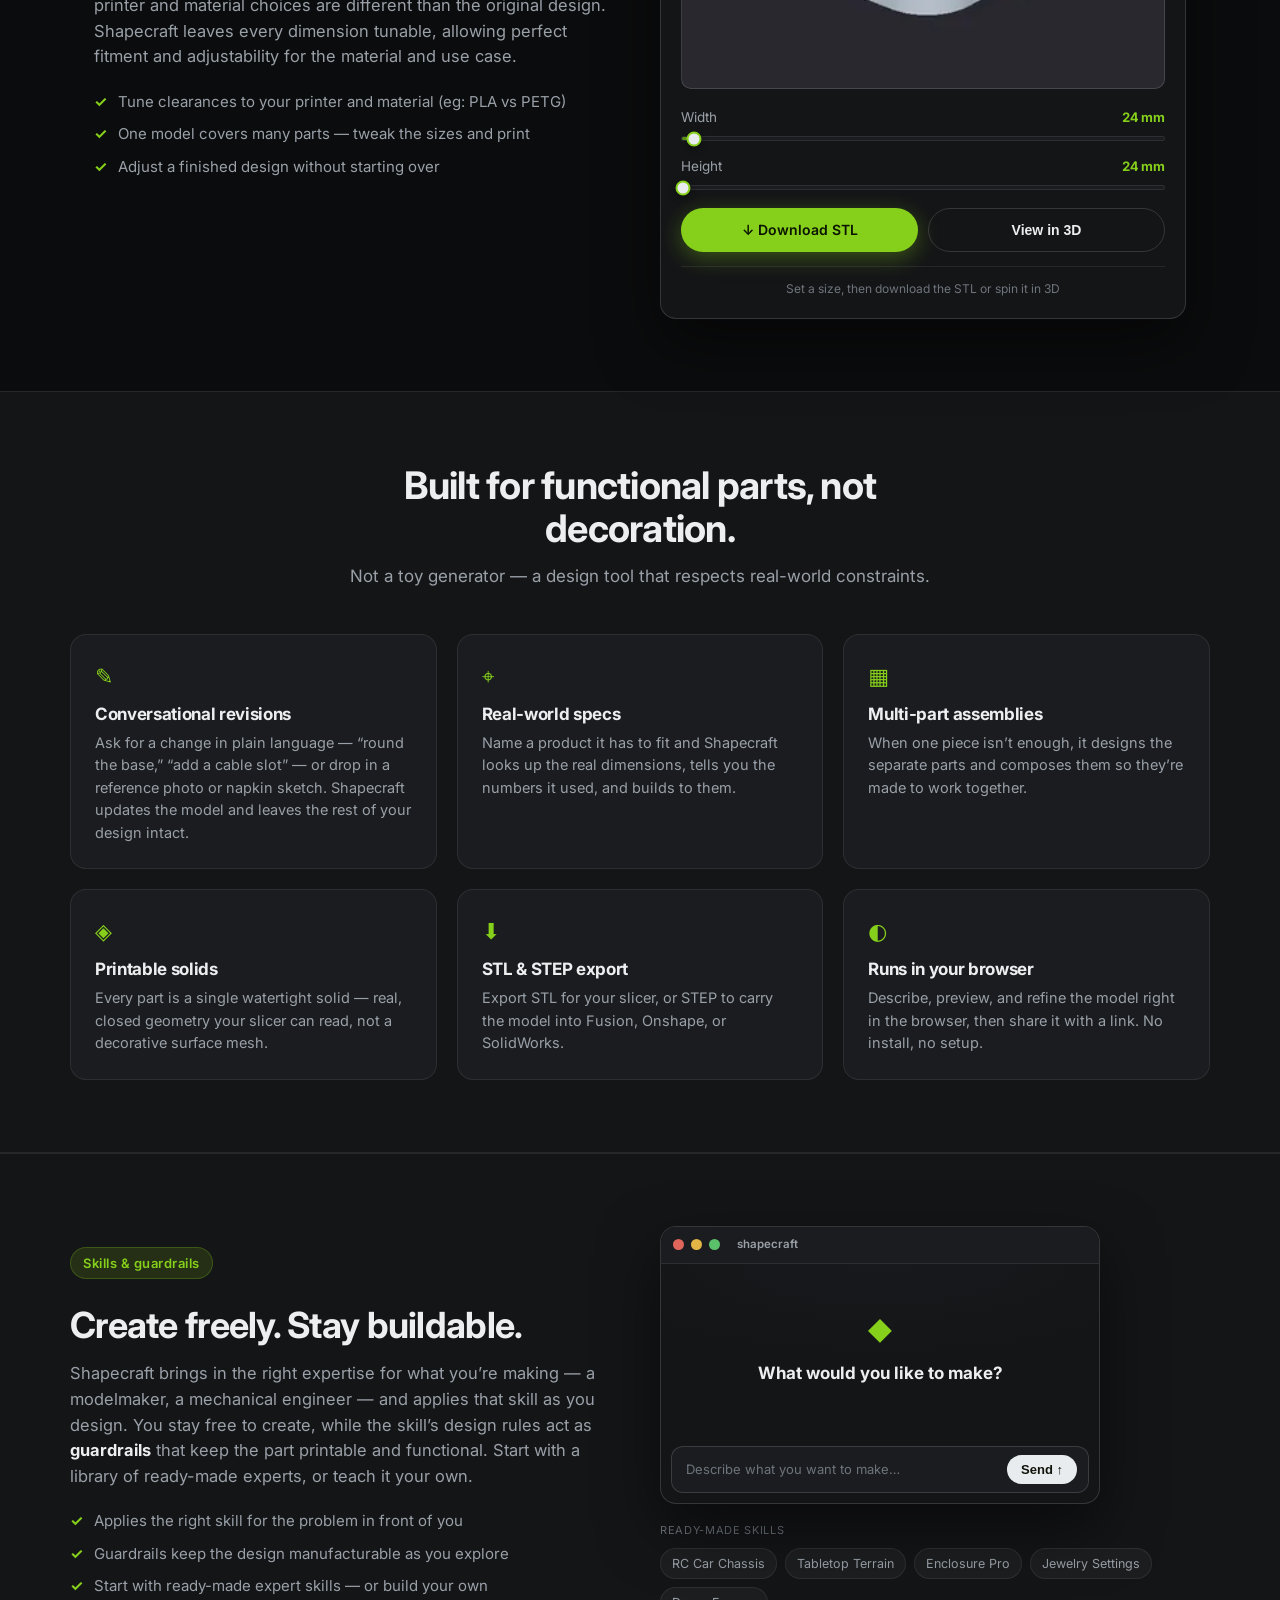
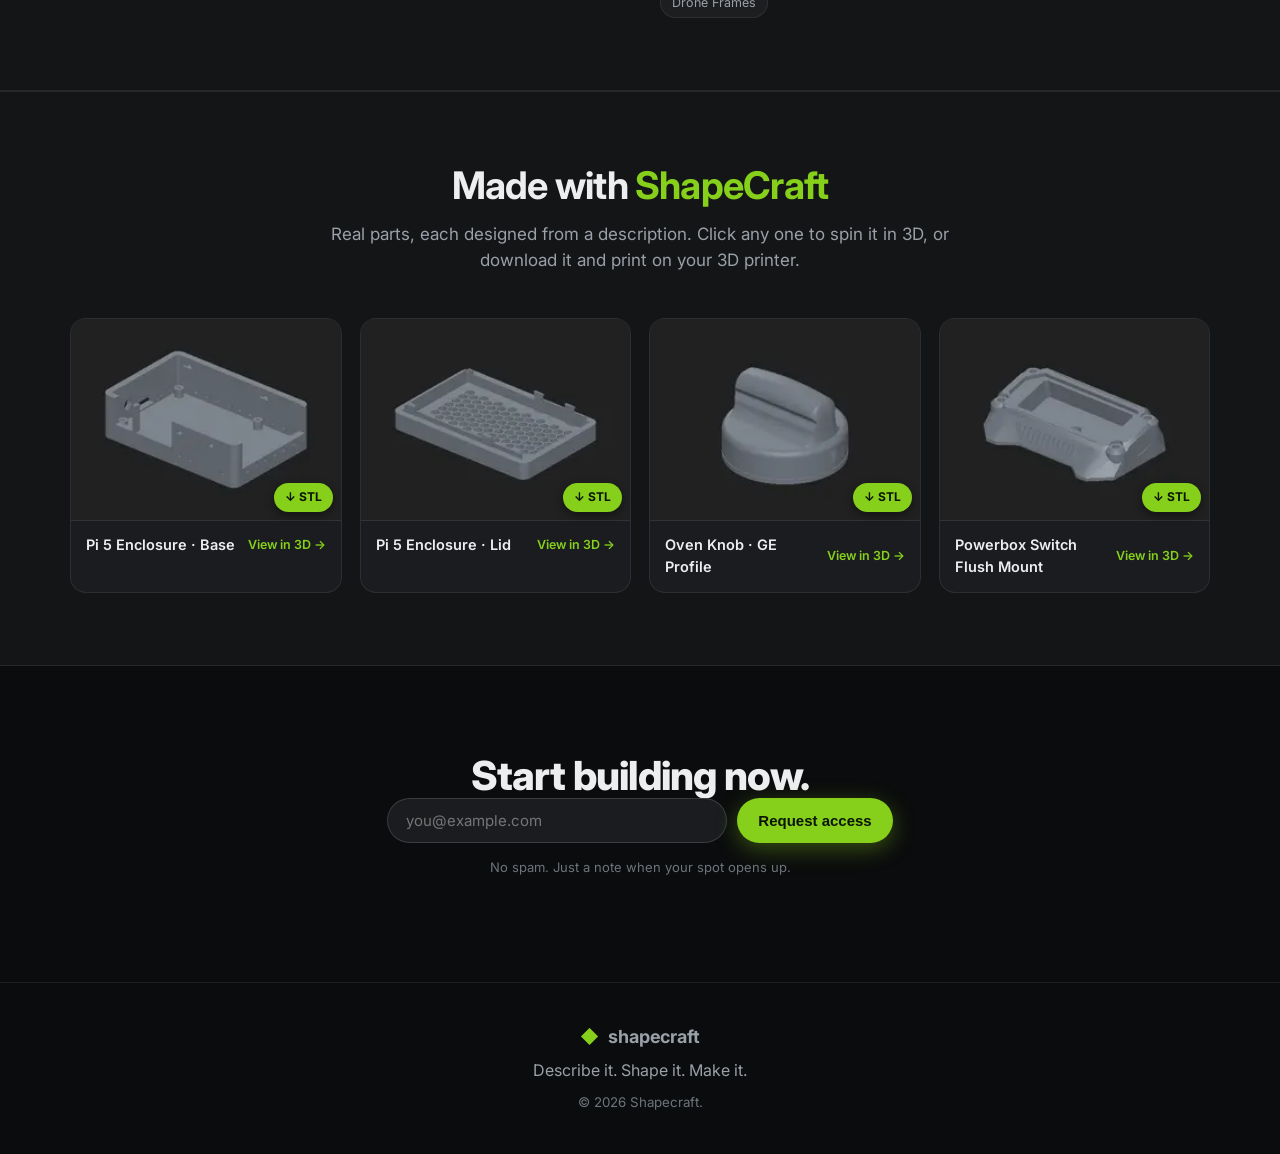
==== commit 08e0c9c1: "Tighten hero lede: action-first copy, drop CAD-curve phrasing "Describe your part, refine it through" ====
--- a/index.html
+++ b/index.html
@@ -63,7 +63,7 @@
             <span class="pp-a"><span class="pp-a-inner"><span class="pp-who"><span class="pp-mark" aria-hidden="true">◆</span>Shapecraft</span><span class="pp-a-text">Love it. Want to bring in an expert for your field and try a few variations?</span></span></span>
           </li>
         </ul>
-        <p class="lede-lead">Shapecraft helps you design, refine, and 3D print functional parts tailored to your needs through <span class="accent">AI-assisted co-design</span>—leveraging human creativity without the CAD learning curve.</p>
+        <p class="lede-lead">Describe your part, <span class="accent">refine it through conversation</span>, and build exactly what you need in minutes without any CAD knowledge.</p>
         <div class="hero-actions">
           <a class="btn btn-primary" href="#cta">Get early access</a>
           <a class="btn btn-ghost" href="#how">See how it works</a>
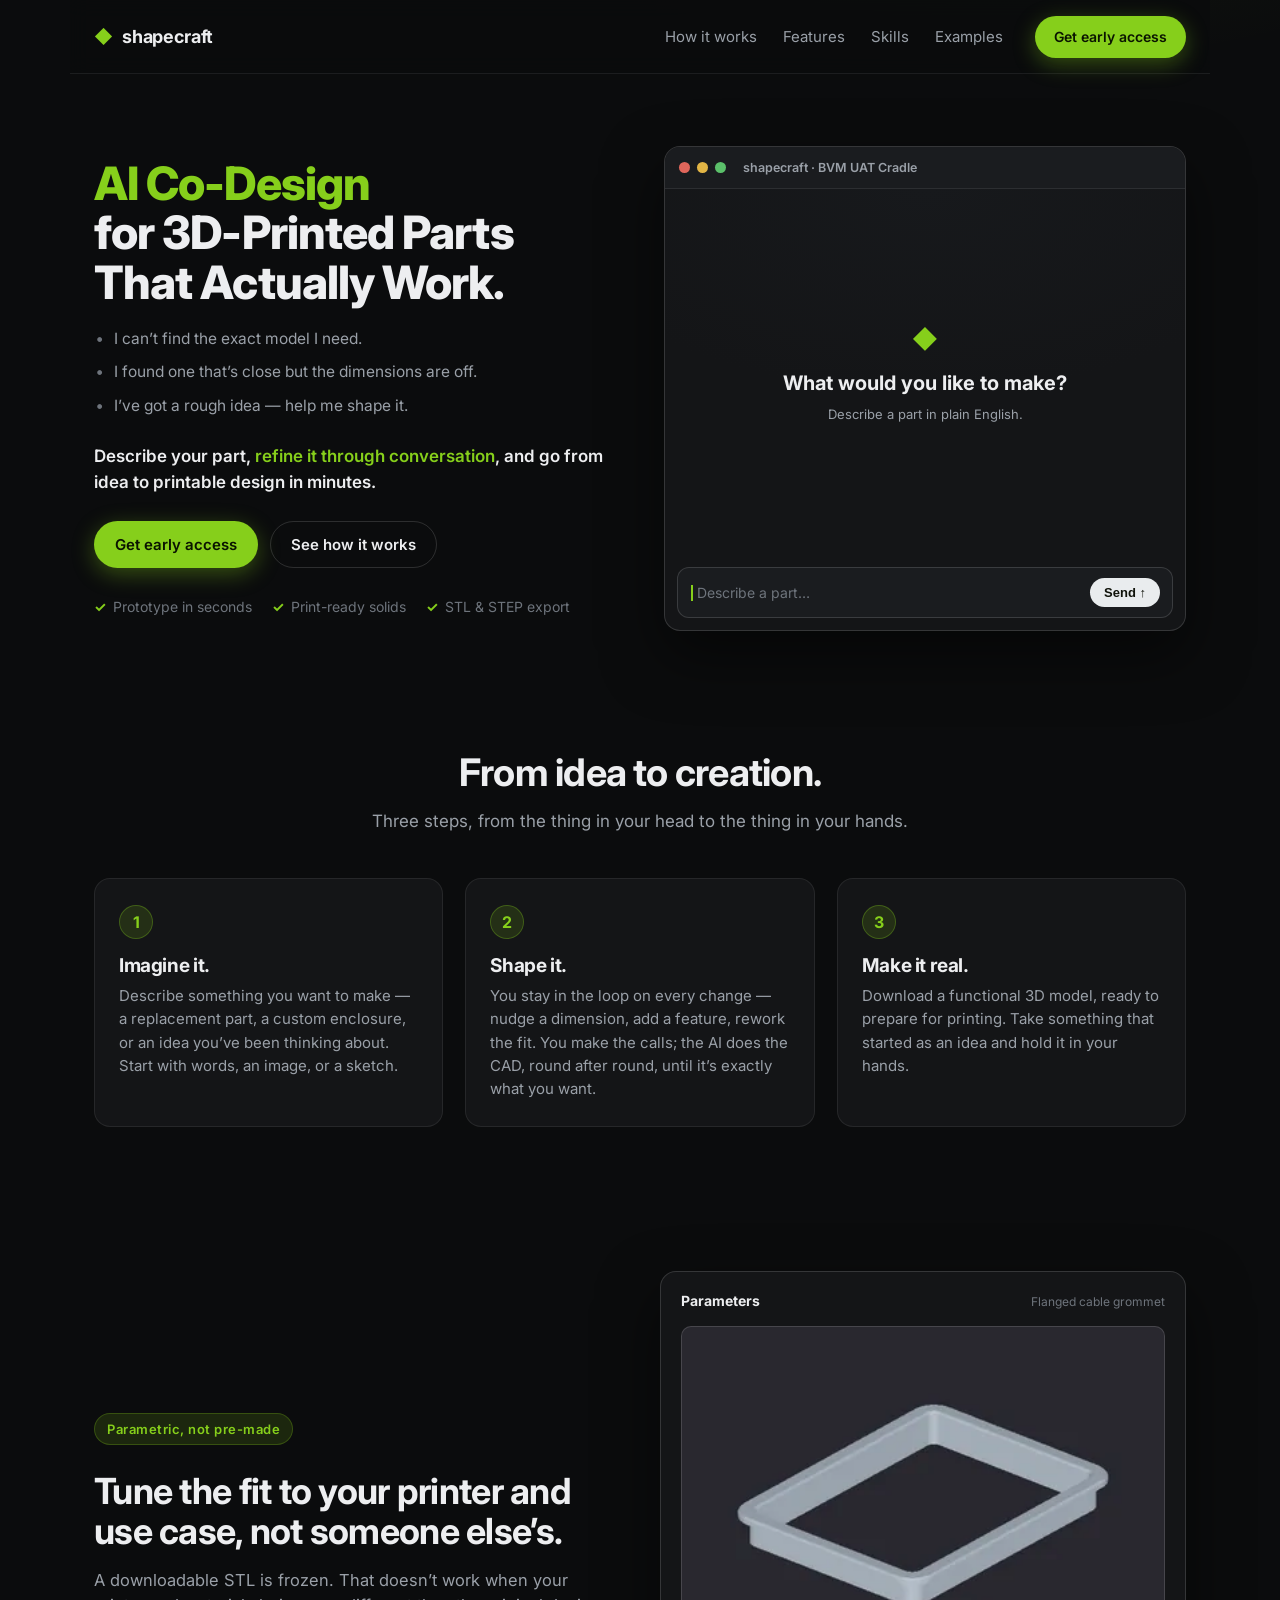
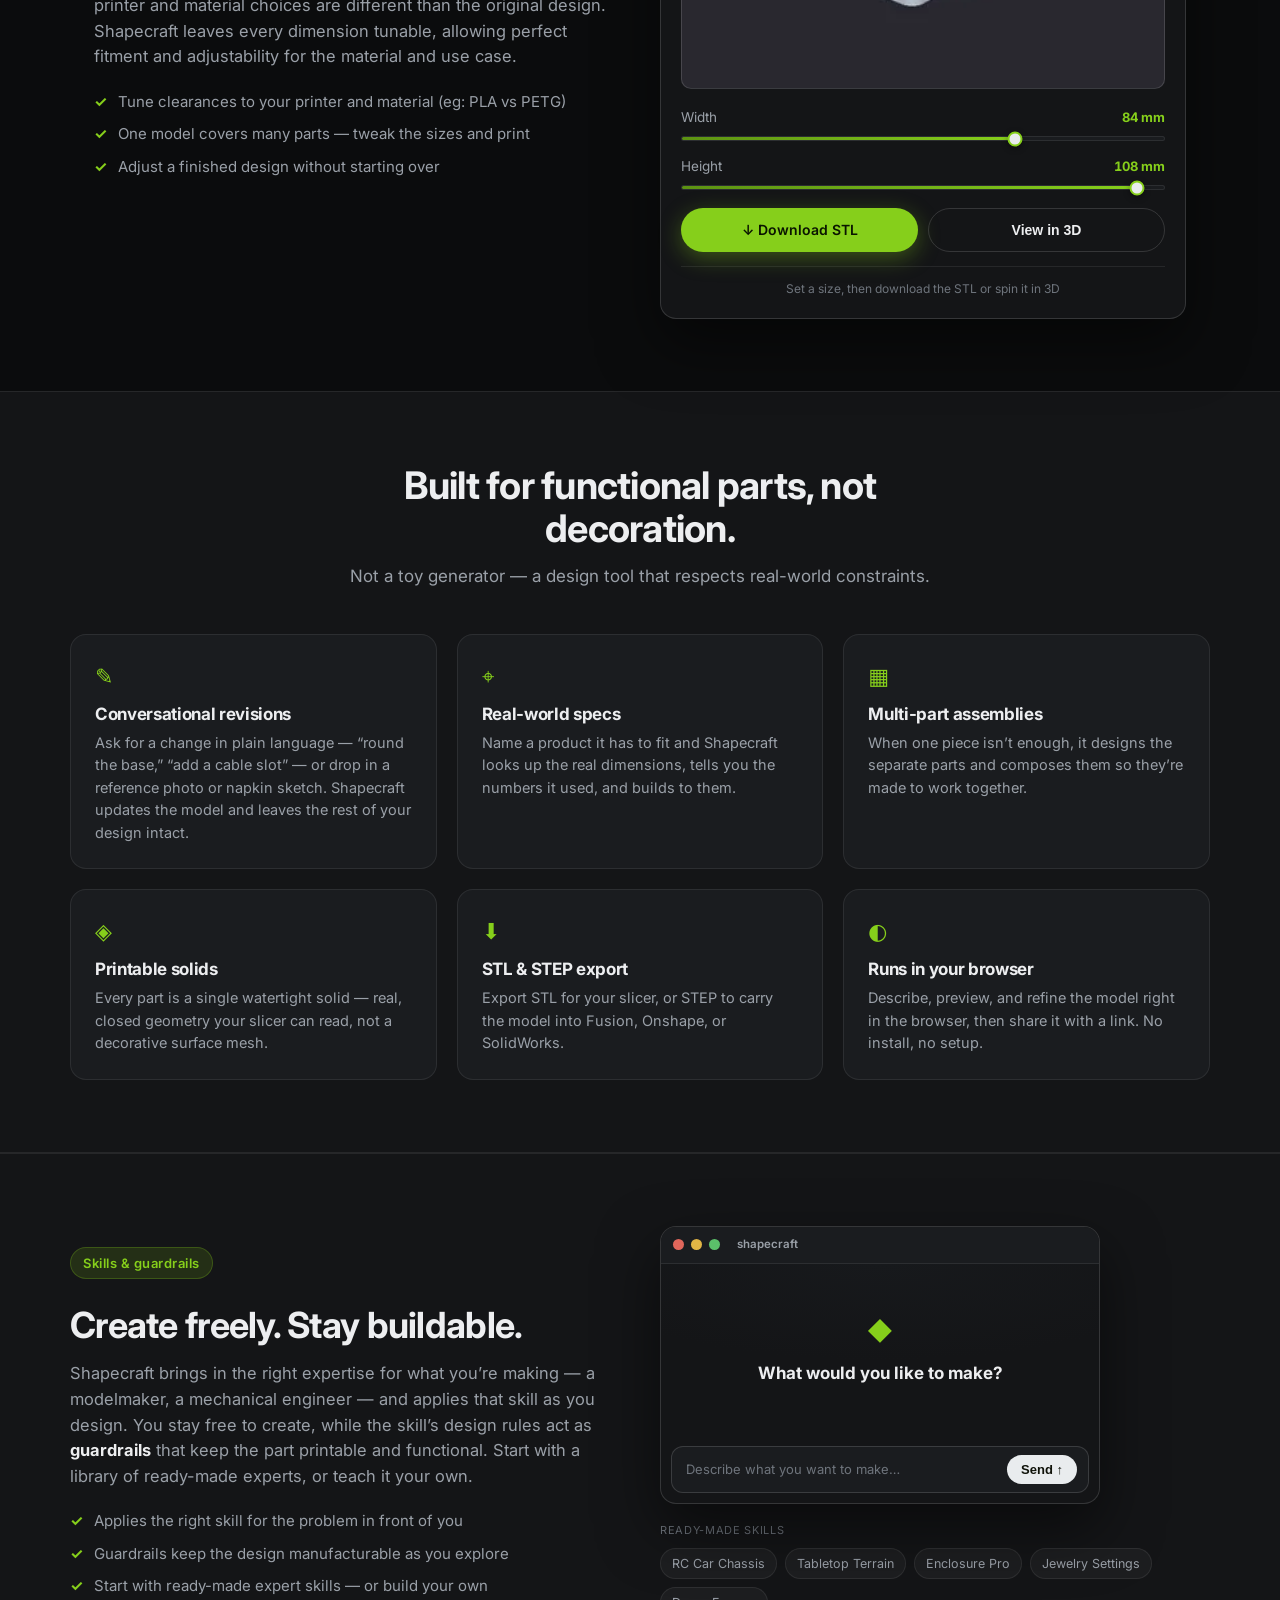
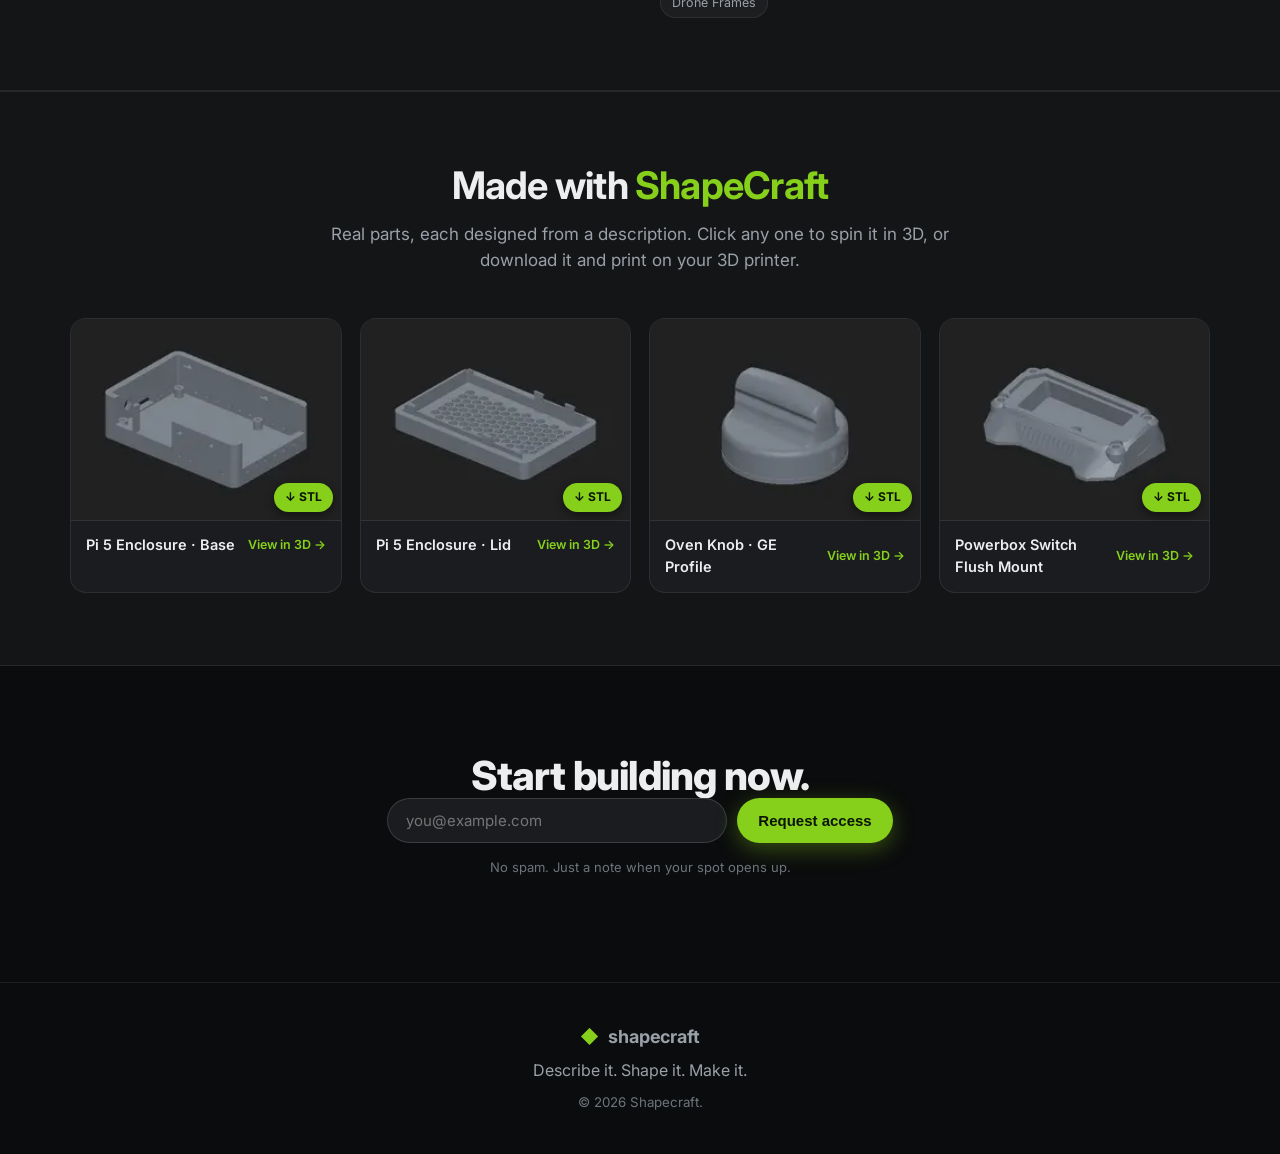
==== commit 6b43011a: "Hero lede: end on "idea to printable design in minutes" Replaces the "build exactly what you need wi" ====
--- a/index.html
+++ b/index.html
@@ -63,7 +63,7 @@
             <span class="pp-a"><span class="pp-a-inner"><span class="pp-who"><span class="pp-mark" aria-hidden="true">◆</span>Shapecraft</span><span class="pp-a-text">Love it. Want to bring in an expert for your field and try a few variations?</span></span></span>
           </li>
         </ul>
-        <p class="lede-lead">Describe your part, <span class="accent">refine it through conversation</span>, and build exactly what you need in minutes without any CAD knowledge.</p>
+        <p class="lede-lead">Describe your part, <span class="accent">refine it through conversation</span>, and go from idea to printable design in minutes.</p>
         <div class="hero-actions">
           <a class="btn btn-primary" href="#cta">Get early access</a>
           <a class="btn btn-ghost" href="#how">See how it works</a>
